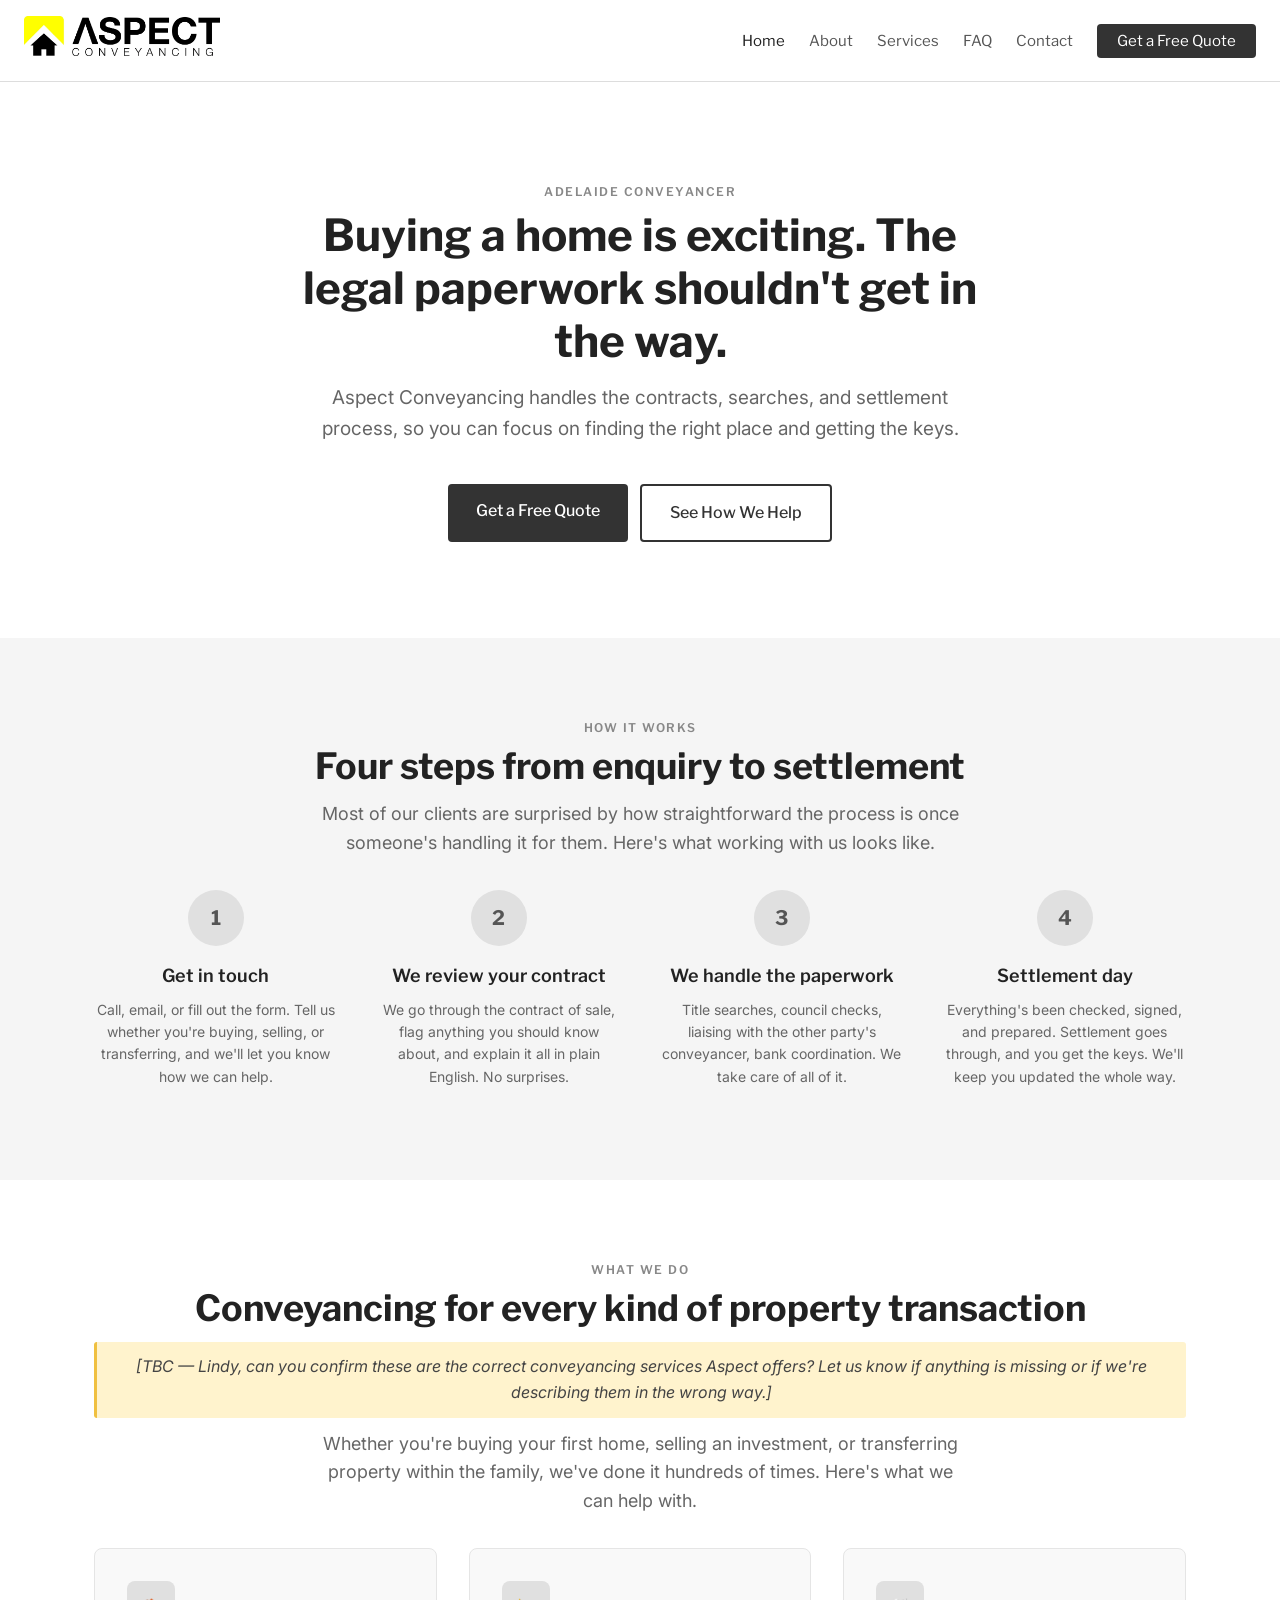
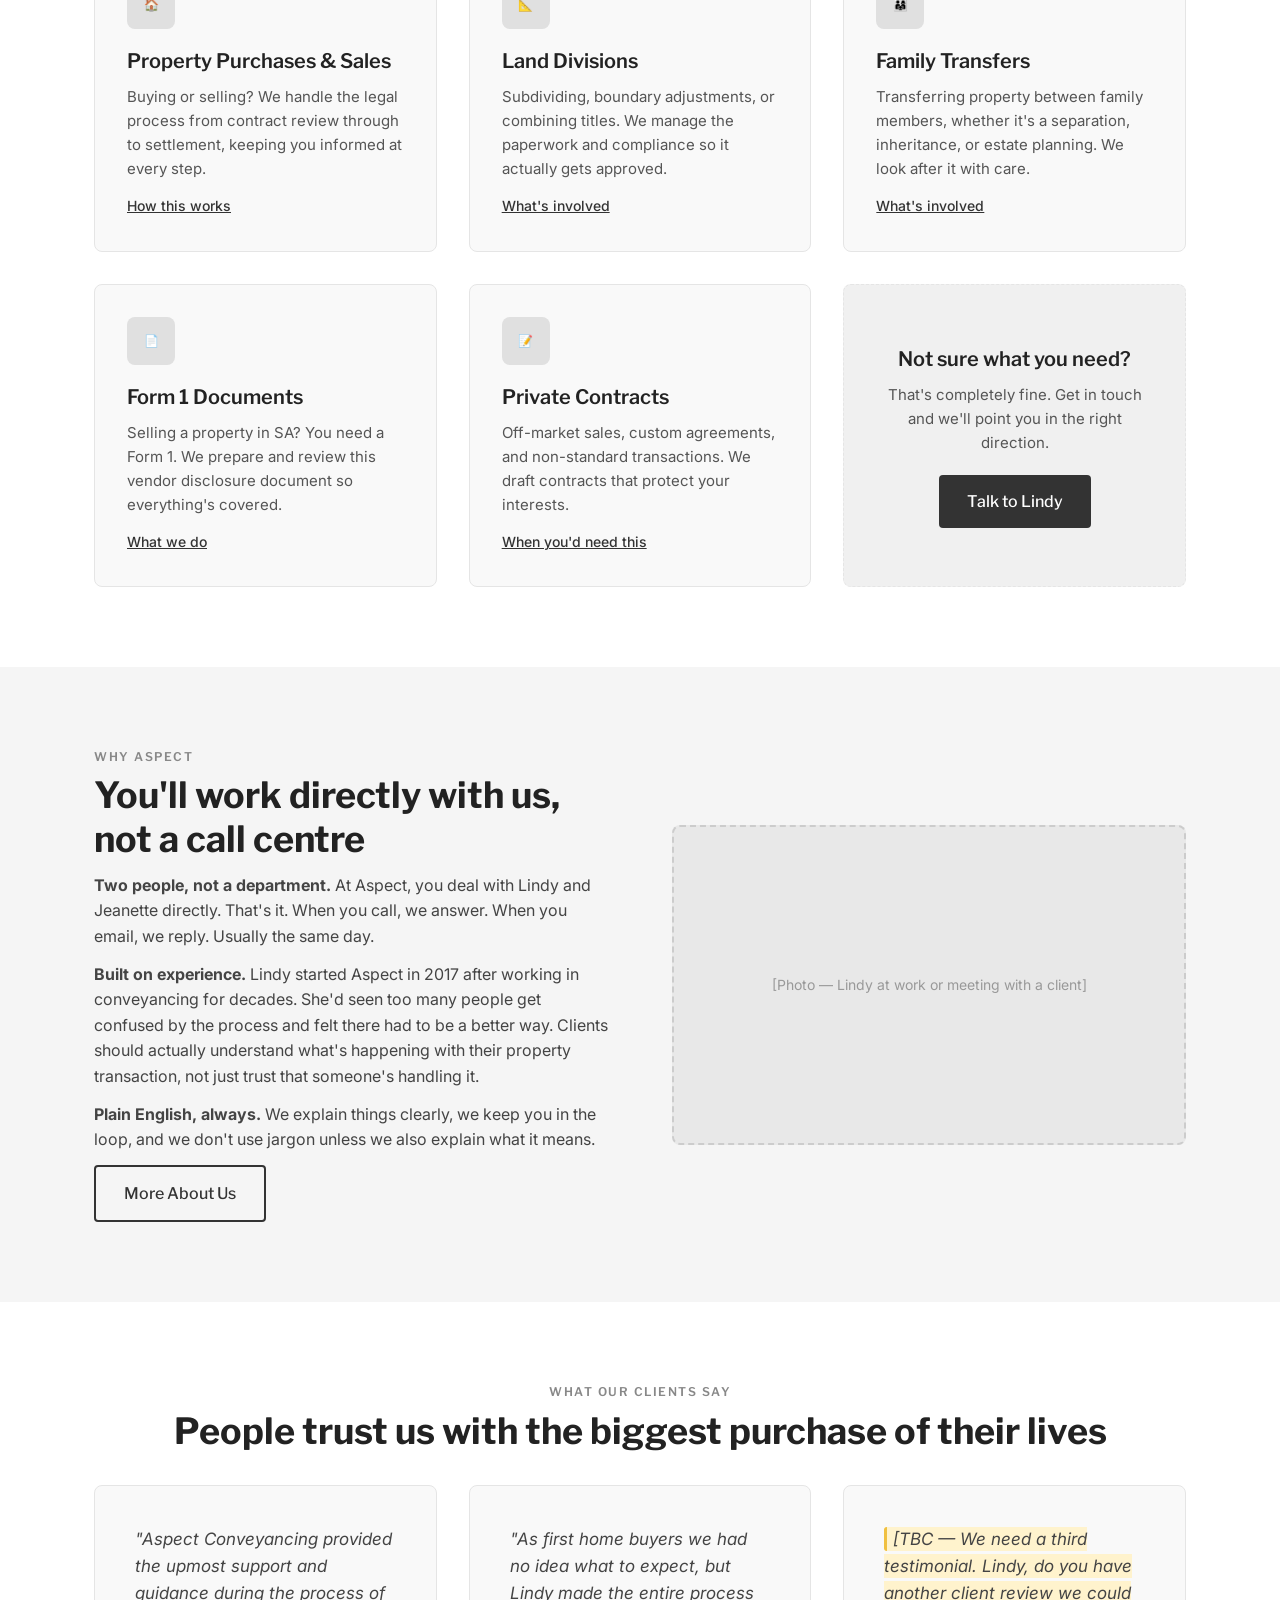
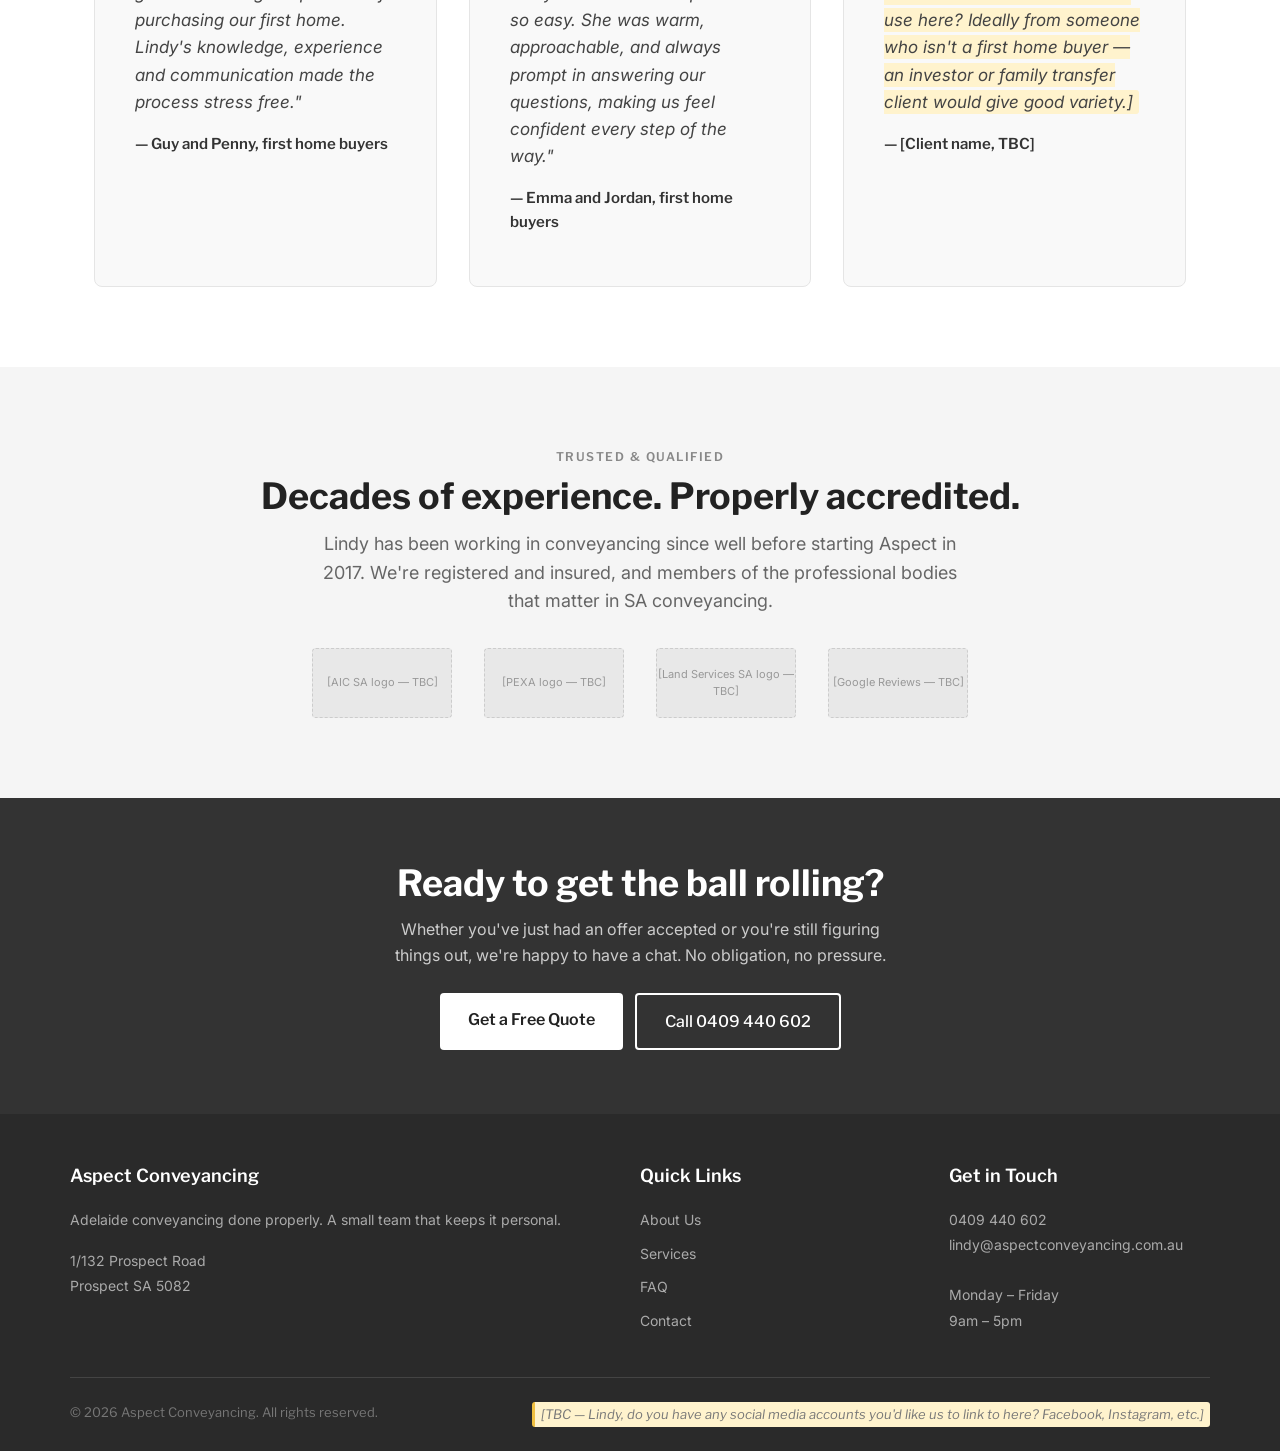
==== index.html @ 4f0b5321 "Initial homepage design with brand colours, images, and typography" ====
<!DOCTYPE html>
<html lang="en-AU">
<head>
  <meta charset="UTF-8">
  <meta name="viewport" content="width=device-width, initial-scale=1.0">
  <title>Aspect Conveyancing — Adelaide Conveyancer</title>
  <link rel="preconnect" href="https://fonts.googleapis.com">
  <link rel="preconnect" href="https://fonts.gstatic.com" crossorigin>
  <link href="https://fonts.googleapis.com/css2?family=Libre+Franklin:wght@400;500;600;700;800&family=Inter:wght@400;500;600&display=swap" rel="stylesheet">
  <link rel="stylesheet" href="style.css">
</head>
<body>

  <!-- Navigation -->
  <!-- DESIGN NOTE: Mobile nav should collapse into a hamburger menu. Currently stacked and eating too much vertical space on mobile. -->
  <nav>
    <a href="index.html" class="logo"><img src="aspect-logo.webp" alt="Aspect Conveyancing" style="height: 40px;"></a>
    <ul class="nav-links">
      <li><a href="index.html" class="active">Home</a></li>
      <li><a href="about.html">About</a></li>
      <li><a href="services.html">Services</a></li>
      <li><a href="faq.html">FAQ</a></li>
      <li><a href="contact.html">Contact</a></li>
      <li><a href="contact.html" class="nav-cta">Get a Free Quote</a></li>
    </ul>
  </nav>

  <!-- Hero -->
  <section class="hero">
    <div class="container">
      <p class="section-label">Adelaide Conveyancer</p>
      <h1>Buying a home is exciting. The legal paperwork shouldn't get in the way.</h1>
      <p class="section-subtitle">Aspect Conveyancing handles the contracts, searches, and settlement process, so you can focus on finding the right place and getting the keys.</p>
      <div class="btn-group" style="justify-content: center;">
        <a href="contact.html" class="btn">Get a Free Quote</a>
        <a href="services.html" class="btn btn-outline">See How We Help</a>
      </div>
    </div>
  </section>

  <!-- How It Works -->
  <section class="grey">
    <div class="container text-center">
      <p class="section-label">How It Works</p>
      <h2>Four steps from enquiry to settlement</h2>
      <p class="section-subtitle" style="margin: 0 auto;">Most of our clients are surprised by how straightforward the process is once someone's handling it for them. Here's what working with us looks like.</p>
      <div class="steps">
        <div class="step">
          <div class="step-number">1</div>
          <h4>Get in touch</h4>
          <p>Call, email, or fill out the form. Tell us whether you're buying, selling, or transferring, and we'll let you know how we can help.</p>
        </div>
        <div class="step">
          <div class="step-number">2</div>
          <h4>We review your contract</h4>
          <p>We go through the contract of sale, flag anything you should know about, and explain it all in plain English. No surprises.</p>
        </div>
        <div class="step">
          <div class="step-number">3</div>
          <h4>We handle the paperwork</h4>
          <p>Title searches, council checks, liaising with the other party's conveyancer, bank coordination. We take care of all of it.</p>
        </div>
        <div class="step">
          <div class="step-number">4</div>
          <h4>Settlement day</h4>
          <p>Everything's been checked, signed, and prepared. Settlement goes through, and you get the keys. We'll keep you updated the whole way.</p>
        </div>
      </div>
    </div>
  </section>

  <!-- Services Overview -->
  <section>
    <div class="container text-center">
      <p class="section-label">What We Do</p>
      <h2>Conveyancing for every kind of property transaction</h2>
      <p class="tbc">[TBC — Lindy, can you confirm these are the correct conveyancing services Aspect offers? Let us know if anything is missing or if we're describing them in the wrong way.]</p>
      <p class="section-subtitle" style="margin: 0 auto;">Whether you're buying your first home, selling an investment, or transferring property within the family, we've done it hundreds of times. Here's what we can help with.</p>
      <div class="card-grid" style="text-align: left;">
        <div class="card">
          <div class="card-icon">🏠</div>
          <h3>Property Purchases &amp; Sales</h3>
          <p>Buying or selling? We handle the legal process from contract review through to settlement, keeping you informed at every step.</p>
          <a href="services.html#purchases">How this works</a>
        </div>
        <div class="card">
          <div class="card-icon">📐</div>
          <h3>Land Divisions</h3>
          <p>Subdividing, boundary adjustments, or combining titles. We manage the paperwork and compliance so it actually gets approved.</p>
          <a href="services.html#land-divisions">What's involved</a>
        </div>
        <div class="card">
          <div class="card-icon">👨‍👩‍👧</div>
          <h3>Family Transfers</h3>
          <p>Transferring property between family members, whether it's a separation, inheritance, or estate planning. We look after it with care.</p>
          <a href="services.html#family-transfers">What's involved</a>
        </div>
        <div class="card">
          <div class="card-icon">📄</div>
          <h3>Form 1 Documents</h3>
          <p>Selling a property in SA? You need a Form 1. We prepare and review this vendor disclosure document so everything's covered.</p>
          <a href="services.html#form-1">What we do</a>
        </div>
        <div class="card">
          <div class="card-icon">📝</div>
          <h3>Private Contracts</h3>
          <p>Off-market sales, custom agreements, and non-standard transactions. We draft contracts that protect your interests.</p>
          <a href="services.html#private-contracts">When you'd need this</a>
        </div>
        <div class="card" style="background: #f0f0f0; border-style: dashed; display: flex; flex-direction: column; align-items: center; justify-content: center; text-align: center;">
          <h3>Not sure what you need?</h3>
          <p>That's completely fine. Get in touch and we'll point you in the right direction.</p>
          <a href="contact.html" class="btn" style="margin-top: 8px;">Talk to Lindy</a>
        </div>
      </div>
    </div>
  </section>

  <!-- Why Aspect -->
  <section class="grey">
    <div class="container">
      <div class="two-col-layout">
        <div>
          <p class="section-label">Why Aspect</p>
          <h2>You'll work directly with us, not a call centre</h2>
          <p><strong>Two people, not a department.</strong> At Aspect, you deal with Lindy and Jeanette directly. That's it. When you call, we answer. When you email, we reply. Usually the same day.</p>
          <p><strong>Built on experience.</strong> Lindy started Aspect in 2017 after working in conveyancing for decades. She'd seen too many people get confused by the process and felt there had to be a better way. Clients should actually understand what's happening with their property transaction, not just trust that someone's handling it.</p>
          <p><strong>Plain English, always.</strong> We explain things clearly, we keep you in the loop, and we don't use jargon unless we also explain what it means.</p>
          <a href="about.html" class="btn btn-outline">More About Us</a>
        </div>
        <div class="img-placeholder" style="min-height: 320px;">
          [Photo — Lindy at work or meeting with a client]
        </div>
      </div>
    </div>
  </section>

  <!-- Testimonials -->
  <section>
    <div class="container text-center">
      <p class="section-label">What Our Clients Say</p>
      <h2>People trust us with the biggest purchase of their lives</h2>
      <div class="card-grid mt-32" style="text-align: left;">
        <div class="testimonial">
          <blockquote>"Aspect Conveyancing provided the upmost support and guidance during the process of purchasing our first home. Lindy's knowledge, experience and communication made the process stress free."</blockquote>
          <p class="attribution">— Guy and Penny, first home buyers</p>
        </div>
        <div class="testimonial">
          <blockquote>"As first home buyers we had no idea what to expect, but Lindy made the entire process so easy. She was warm, approachable, and always prompt in answering our questions, making us feel confident every step of the way."</blockquote>
          <p class="attribution">— Emma and Jordan, first home buyers</p>
        </div>
        <div class="testimonial">
          <blockquote><span class="tbc">[TBC — We need a third testimonial. Lindy, do you have another client review we could use here? Ideally from someone who isn't a first home buyer — an investor or family transfer client would give good variety.]</span></blockquote>
          <p class="attribution">— [Client name, TBC]</p>
        </div>
      </div>
    </div>
  </section>

  <!-- Trust Signals -->
  <section class="grey text-center">
    <div class="container">
      <p class="section-label">Trusted &amp; Qualified</p>
      <h2>Decades of experience. Properly accredited.</h2>
      <p class="section-subtitle" style="margin: 0 auto;">Lindy has been working in conveyancing since well before starting Aspect in 2017. We're registered and insured, and members of the professional bodies that matter in SA conveyancing.</p>
      <div class="trust-logos">
        <div class="trust-logo">[AIC SA logo — TBC]</div>
        <div class="trust-logo">[PEXA logo — TBC]</div>
        <div class="trust-logo">[Land Services SA logo — TBC]</div>
        <div class="trust-logo">[Google Reviews — TBC]</div>
      </div>
    </div>
  </section>

  <!-- CTA Banner -->
  <section class="dark cta-banner">
    <div class="container">
      <h2>Ready to get the ball rolling?</h2>
      <p>Whether you've just had an offer accepted or you're still figuring things out, we're happy to have a chat. No obligation, no pressure.</p>
      <div class="btn-group" style="justify-content: center;">
        <a href="contact.html" class="btn btn-light">Get a Free Quote</a>
        <a href="tel:0409440602" class="btn btn-outline">Call 0409 440 602</a>
      </div>
    </div>
  </section>

  <!-- Footer -->
  <footer>
    <div class="footer-grid">
      <div>
        <h4>Aspect Conveyancing</h4>
        <p>Adelaide conveyancing done properly. A small team that keeps it personal.</p>
        <p style="margin-top: 16px;">
          1/132 Prospect Road<br>
          Prospect SA 5082
        </p>
      </div>
      <div>
        <h4>Quick Links</h4>
        <ul>
          <li><a href="about.html">About Us</a></li>
          <li><a href="services.html">Services</a></li>
          <li><a href="faq.html">FAQ</a></li>
          <li><a href="contact.html">Contact</a></li>
        </ul>
      </div>
      <div>
        <h4>Get in Touch</h4>
        <p>
          <a href="tel:0409440602">0409 440 602</a><br>
          <a href="mailto:lindy@aspectconveyancing.com.au">lindy@aspectconveyancing.com.au</a><br><br>
          Monday – Friday<br>
          9am – 5pm
        </p>
      </div>
    </div>
    <div class="footer-bottom">
      <span>&copy; 2026 Aspect Conveyancing. All rights reserved.</span>
      <span class="tbc">[TBC — Lindy, do you have any social media accounts you'd like us to link to here? Facebook, Instagram, etc.]</span>
    </div>
  </footer>

</body>
</html>
---- style.css ----
/* Wireframe Styles — Aspect Conveyancing */
/* No brand colours. Grey/white/black only. Structure and copy focus. */

* {
  margin: 0;
  padding: 0;
  box-sizing: border-box;
}

body {
  font-family: 'Inter', -apple-system, BlinkMacSystemFont, sans-serif;
  background: #f0f0f0;
  color: #222;
  line-height: 1.6;
  font-size: 16px;
}

h1, h2, h3, h4, nav, .btn, .section-label, .nav-cta, .step-number, .attribution, label, .footer-bottom {
  font-family: 'Libre Franklin', -apple-system, BlinkMacSystemFont, sans-serif;
}

/* Navigation */
nav {
  background: #fff;
  border-bottom: 1px solid #ddd;
  padding: 16px 24px;
  display: flex;
  justify-content: space-between;
  align-items: center;
  position: sticky;
  top: 0;
  z-index: 100;
}

nav .logo {
  font-weight: 700;
  font-size: 18px;
  color: #222;
  text-decoration: none;
}

nav .nav-links {
  display: flex;
  gap: 24px;
  align-items: center;
  list-style: none;
}

nav .nav-links a {
  text-decoration: none;
  color: #555;
  font-size: 15px;
}

nav .nav-links a:hover,
nav .nav-links a.active {
  color: #222;
}

nav .nav-cta {
  background: #333;
  color: #fff !important;
  padding: 8px 20px;
  border-radius: 4px;
  font-size: 14px;
}

nav .nav-cta:hover {
  background: #111;
}

/* Layout */
.container {
  max-width: 1140px;
  margin: 0 auto;
  padding: 0 24px;
}

section {
  background: #fff;
  padding: 80px 24px;
  margin-bottom: 0;
}

section.grey {
  background: #f5f5f5;
}

section.dark {
  background: #333;
  color: #fff;
}

section.dark .section-subtitle {
  color: #ccc;
}

section.dark p {
  color: #ccc;
}

/* Typography */
h1 {
  font-size: 40px;
  font-weight: 700;
  line-height: 1.2;
  margin-bottom: 16px;
}

h2 {
  font-size: 36px;
  font-weight: 700;
  line-height: 1.2;
  margin-bottom: 12px;
}

h3 {
  font-size: 20px;
  font-weight: 600;
  margin-bottom: 8px;
}

h4 {
  font-size: 18px;
  font-weight: 600;
  margin-bottom: 6px;
}

p {
  margin-bottom: 12px;
  color: #444;
}

.section-label {
  font-size: 12px;
  font-weight: 600;
  text-transform: uppercase;
  letter-spacing: 1.5px;
  color: #888;
  margin-bottom: 8px;
}

.section-subtitle {
  font-size: 18px;
  color: #666;
  max-width: 640px;
}

/* Hero */
.hero {
  padding: 100px 24px 96px;
  text-align: center;
}

.hero h1 {
  font-size: 44px;
  max-width: 700px;
  margin: 0 auto 16px;
}

.hero .section-subtitle {
  margin: 0 auto 40px;
  font-size: 19px;
}

/* Buttons */
.btn {
  display: inline-block;
  padding: 14px 28px;
  background: #333;
  color: #fff;
  text-decoration: none;
  border-radius: 4px;
  font-size: 16px;
  font-weight: 500;
  border: none;
  cursor: pointer;
}

.btn:hover {
  background: #111;
}

.btn-outline {
  background: transparent;
  border: 2px solid #333;
  color: #333;
}

.btn-outline:hover {
  background: #333;
  color: #fff;
}

.btn-light {
  background: #fff;
  color: #333;
}

.btn-light:hover {
  background: #eee;
}

.btn-group {
  display: flex;
  gap: 12px;
  flex-wrap: wrap;
}

.text-center .btn-group {
  justify-content: center;
}

/* Cards */
.card-grid {
  display: grid;
  grid-template-columns: repeat(3, 1fr);
  gap: 32px;
  margin-top: 32px;
}

.card-grid.two-col {
  grid-template-columns: repeat(2, 1fr);
}

.card {
  background: #f9f9f9;
  border: 1px solid #e5e5e5;
  border-radius: 8px;
  padding: 32px;
}

.card .card-icon {
  width: 48px;
  height: 48px;
  background: #e0e0e0;
  border-radius: 8px;
  margin-bottom: 16px;
  display: flex;
  align-items: center;
  justify-content: center;
  font-size: 12px;
  color: #888;
}

.card h3 {
  margin-bottom: 8px;
}

.card p {
  font-size: 15px;
  color: #555;
}

.card a {
  color: #333;
  font-weight: 500;
  font-size: 14px;
}

/* Steps */
.steps {
  display: grid;
  grid-template-columns: repeat(4, 1fr);
  gap: 40px;
  margin-top: 32px;
  counter-reset: step;
}

.step {
  text-align: center;
  position: relative;
}

.step-number {
  width: 56px;
  height: 56px;
  background: #e0e0e0;
  border-radius: 50%;
  display: flex;
  align-items: center;
  justify-content: center;
  font-weight: 700;
  font-size: 20px;
  margin: 0 auto 16px;
  color: #555;
}

.step h4 {
  margin-bottom: 8px;
}

.step p {
  font-size: 14px;
  color: #666;
}

/* Image placeholders */
.img-placeholder {
  background: #e8e8e8;
  border: 2px dashed #ccc;
  border-radius: 8px;
  display: flex;
  align-items: center;
  justify-content: center;
  color: #999;
  font-size: 14px;
  min-height: 200px;
  padding: 20px;
  text-align: center;
}

.img-placeholder.small {
  min-height: 120px;
}

.img-placeholder.portrait {
  min-height: 300px;
  max-width: 240px;
}

/* Two-column layout */
.two-col-layout {
  display: grid;
  grid-template-columns: 1fr 1fr;
  gap: 64px;
  align-items: center;
}

/* Testimonials */
.testimonial {
  background: #f9f9f9;
  border: 1px solid #e5e5e5;
  border-radius: 8px;
  padding: 40px;
}

.testimonial blockquote {
  font-size: 17px;
  line-height: 1.6;
  color: #444;
  font-style: italic;
  margin-bottom: 16px;
}

.testimonial .attribution {
  font-weight: 600;
  font-size: 15px;
  color: #333;
}

/* Trust logos */
.trust-logos {
  display: flex;
  gap: 32px;
  justify-content: center;
  align-items: center;
  flex-wrap: wrap;
  margin-top: 32px;
}

.trust-logo {
  width: 140px;
  height: 70px;
  background: #e8e8e8;
  border: 1px dashed #ccc;
  border-radius: 4px;
  display: flex;
  align-items: center;
  justify-content: center;
  font-size: 11px;
  color: #999;
  text-align: center;
}

/* FAQ */
.faq-item {
  border-bottom: 1px solid #e5e5e5;
  padding: 24px 0;
}

.faq-item:first-child {
  border-top: 1px solid #e5e5e5;
}

.faq-item h3 {
  font-size: 18px;
  margin-bottom: 12px;
  color: #222;
}

.faq-item p {
  font-size: 15px;
  color: #555;
}

/* Contact form */
.form-grid {
  display: grid;
  grid-template-columns: 1fr 1fr;
  gap: 16px;
  margin-top: 24px;
}

.form-group {
  display: flex;
  flex-direction: column;
}

.form-group.full-width {
  grid-column: 1 / -1;
}

.form-group label {
  font-size: 14px;
  font-weight: 500;
  margin-bottom: 6px;
  color: #444;
}

.form-group input,
.form-group select,
.form-group textarea {
  padding: 12px;
  border: 1px solid #ddd;
  border-radius: 4px;
  font-size: 15px;
  font-family: inherit;
  background: #fafafa;
}

.form-group textarea {
  min-height: 120px;
  resize: vertical;
}

/* CTA Banner */
.cta-banner {
  text-align: center;
  padding: 64px 24px !important;
}

.cta-banner h2 {
  margin-bottom: 12px;
}

.cta-banner p {
  max-width: 520px;
  margin: 0 auto 24px;
}

/* Footer */
footer {
  background: #2a2a2a;
  color: #ccc;
  padding: 48px 24px 24px;
}

.footer-grid {
  display: grid;
  grid-template-columns: 2fr 1fr 1fr;
  gap: 48px;
  max-width: 1140px;
  margin: 0 auto;
}

footer h4 {
  color: #fff;
  margin-bottom: 16px;
}

footer p,
footer a {
  color: #aaa;
  font-size: 14px;
  text-decoration: none;
  line-height: 1.8;
}

footer a:hover {
  color: #fff;
}

footer ul {
  list-style: none;
}

footer ul li {
  margin-bottom: 8px;
}

.footer-bottom {
  max-width: 1140px;
  margin: 32px auto 0;
  padding-top: 24px;
  border-top: 1px solid #444;
  font-size: 13px;
  color: #777;
  display: flex;
  justify-content: space-between;
}

/* Utility */
.text-center {
  text-align: center;
}

.mt-32 {
  margin-top: 32px;
}

.mb-32 {
  margin-bottom: 32px;
}

/* Responsive */
@media (max-width: 768px) {
  h1 {
    font-size: 30px;
  }

  .hero h1 {
    font-size: 32px;
  }

  h2 {
    font-size: 24px;
  }

  .card-grid {
    grid-template-columns: 1fr;
  }

  .card-grid.two-col {
    grid-template-columns: 1fr;
  }

  .steps {
    grid-template-columns: 1fr 1fr;
  }

  .two-col-layout {
    grid-template-columns: 1fr;
    gap: 32px;
  }

  .form-grid {
    grid-template-columns: 1fr;
  }

  .footer-grid {
    grid-template-columns: 1fr;
    gap: 32px;
  }

  nav .nav-links {
    gap: 16px;
  }

  .trust-logos {
    gap: 16px;
  }

  .footer-bottom {
    flex-direction: column;
    gap: 8px;
  }

  section {
    padding: 48px 24px;
  }
}

@media (max-width: 480px) {
  nav {
    flex-direction: column;
    gap: 12px;
  }

  nav .nav-links {
    flex-wrap: wrap;
    justify-content: center;
  }

  .steps {
    grid-template-columns: 1fr;
  }

  .btn-group {
    flex-direction: column;
    align-items: stretch;
    text-align: center;
  }
}

/* Fix: card links should not override .btn color */
.card a.btn {
  color: #fff;
  font-size: 16px;
}

.card a.btn:hover {
  color: #fff;
}

/* Fix: dark section button contrast */
section.dark .btn-light {
  background: #fff;
  color: #222;
  font-weight: 600;
}

section.dark .btn-outline {
  border: 2px solid #fff;
  color: #fff;
  font-weight: 500;
}

section.dark .btn-outline:hover {
  background: #fff;
  color: #222;
}

/* TBC highlights for Lindy */
.tbc {
  background: #fff3cd;
  padding: 2px 6px;
  border-radius: 3px;
  border-left: 3px solid #f0c040;
  font-style: italic;
}

p.tbc {
  padding: 12px 16px;
  display: block;
}
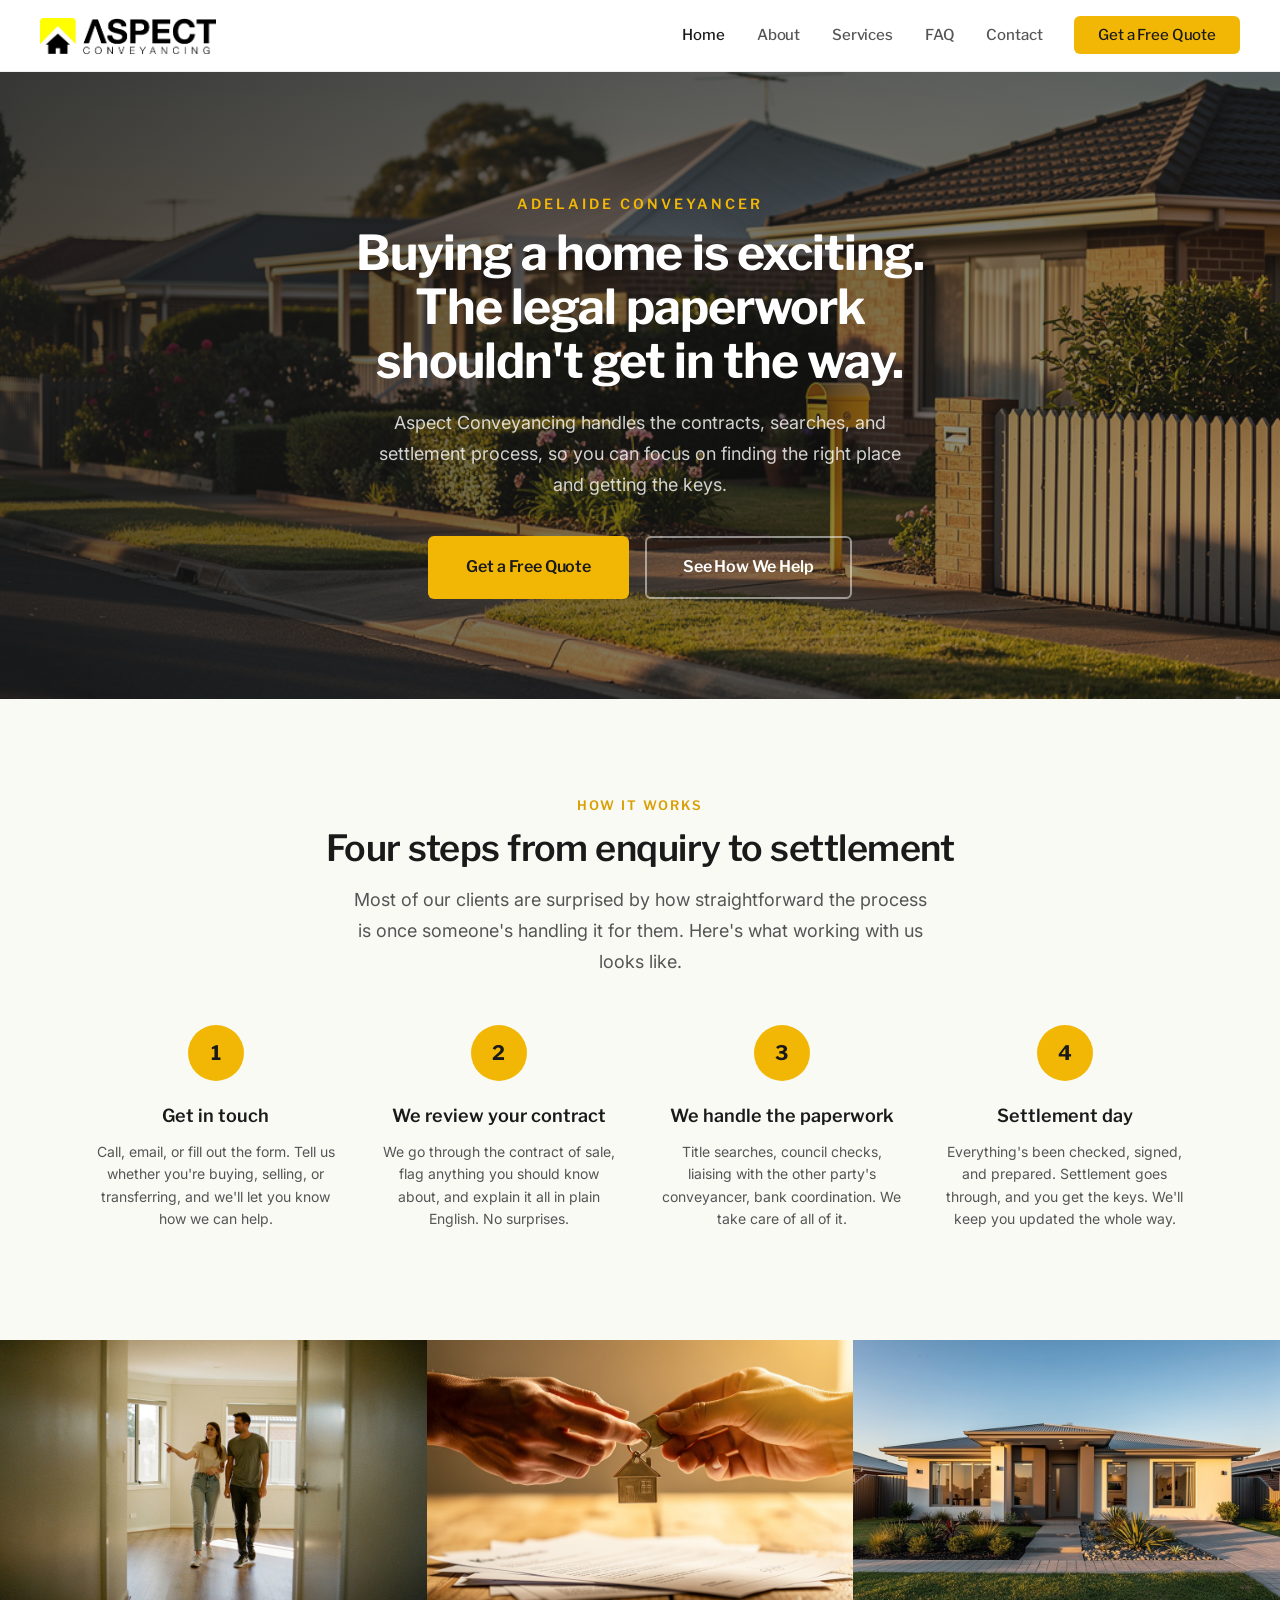
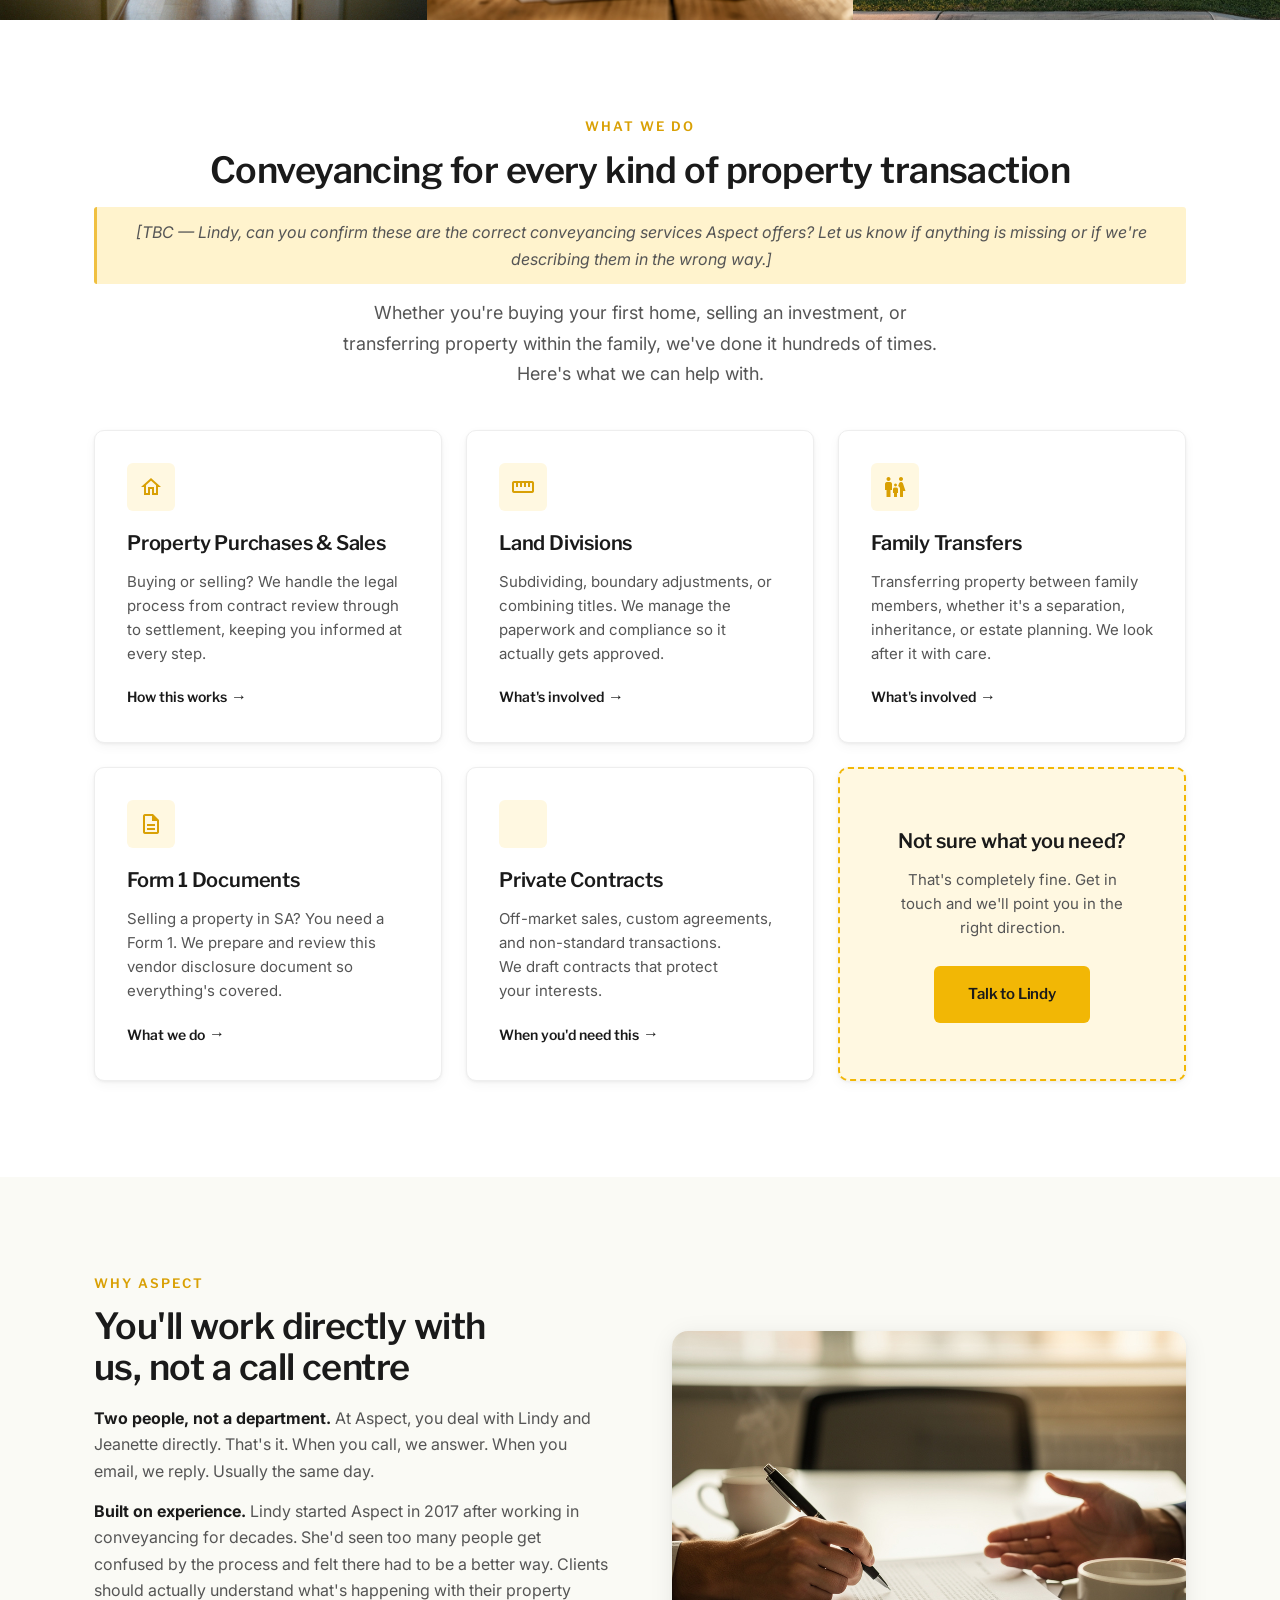
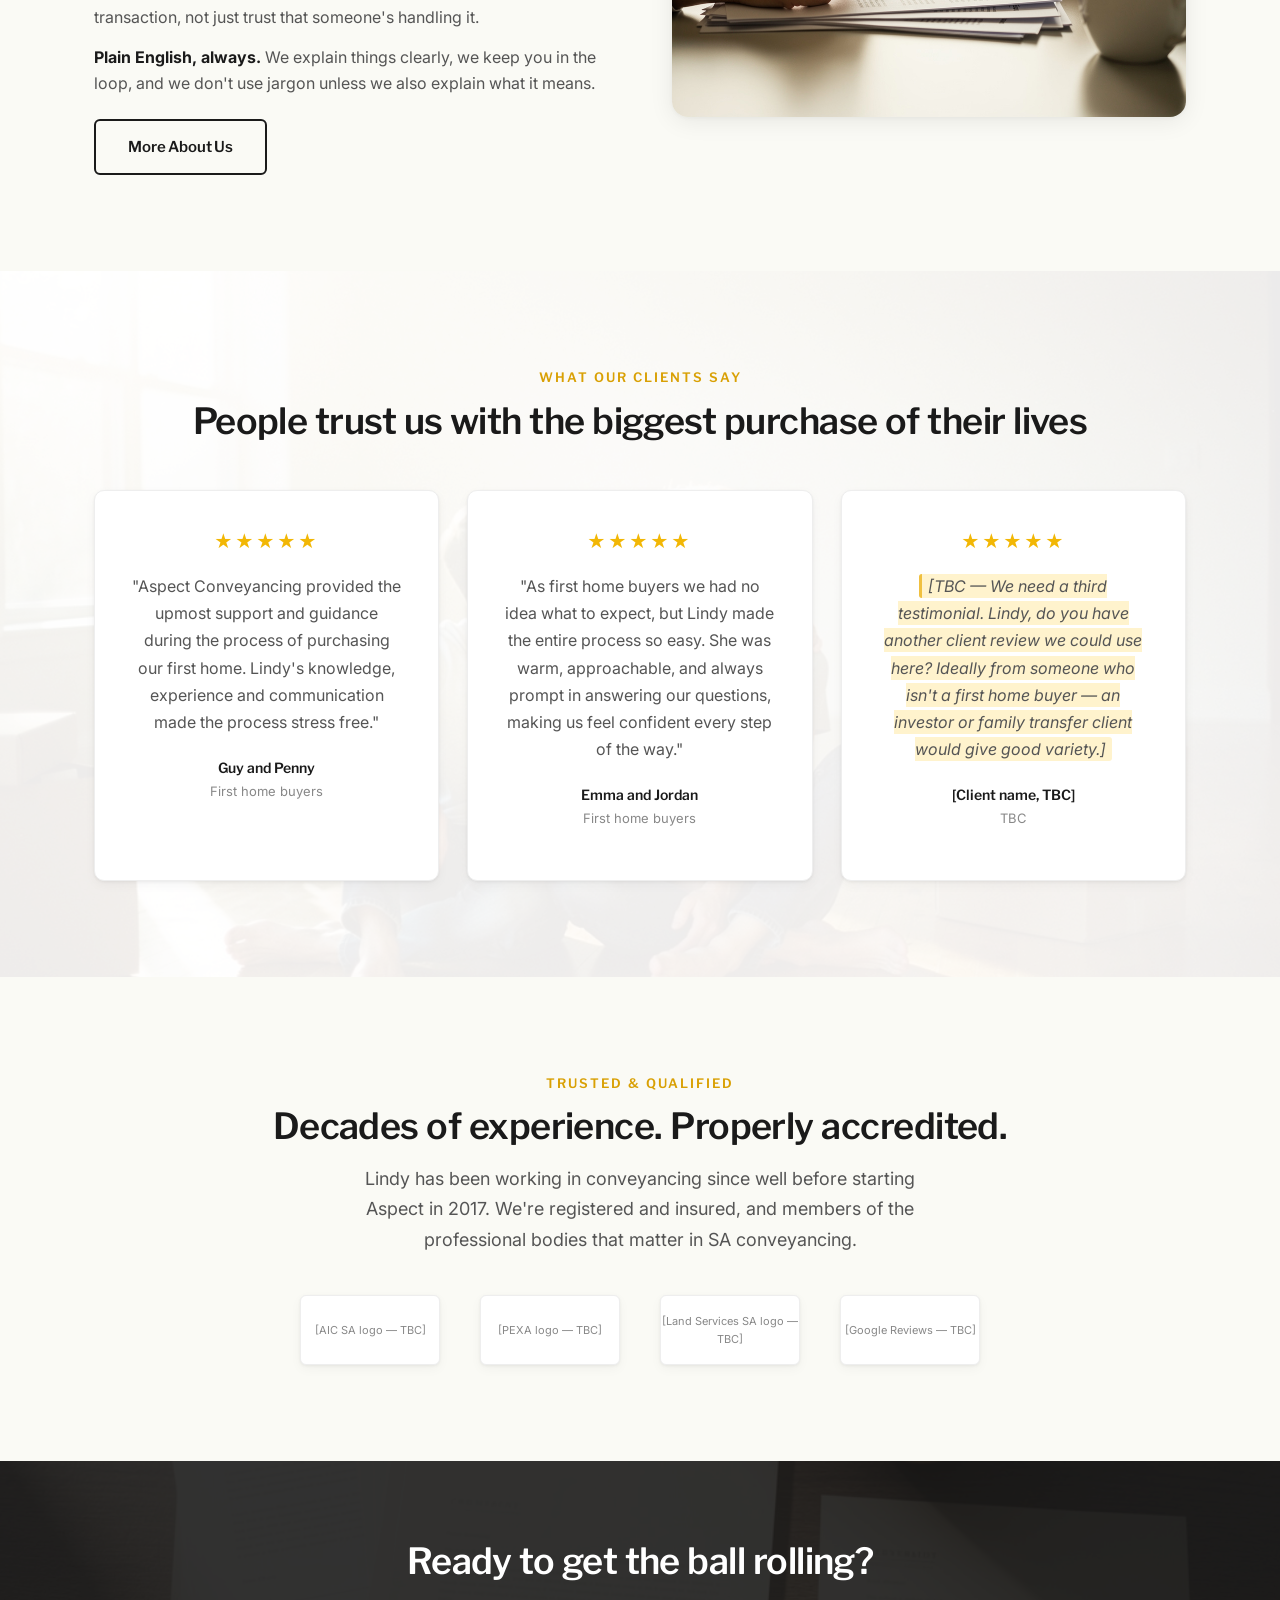
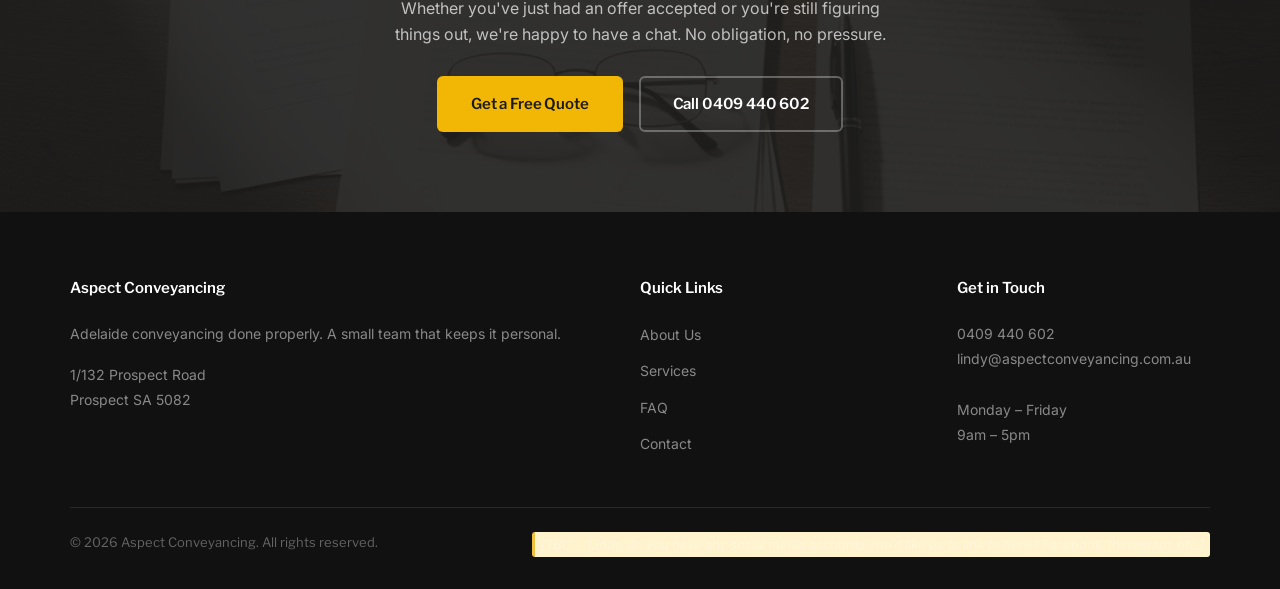
==== commit aede2d47: "Homepage at root URL, clean internal links across all pages" ====
--- a/index.html
+++ b/index.html
@@ -7,39 +7,42 @@
   <link rel="preconnect" href="https://fonts.googleapis.com">
   <link rel="preconnect" href="https://fonts.gstatic.com" crossorigin>
   <link href="https://fonts.googleapis.com/css2?family=Libre+Franklin:wght@400;500;600;700;800&family=Inter:wght@400;500;600&display=swap" rel="stylesheet">
-  <link rel="stylesheet" href="style.css">
+  <link href="https://fonts.googleapis.com/icon?family=Material+Icons+Outlined" rel="stylesheet">
+  <link rel="stylesheet" href="homepage.css">
 </head>
 <body>
 
   <!-- Navigation -->
-  <!-- DESIGN NOTE: Mobile nav should collapse into a hamburger menu. Currently stacked and eating too much vertical space on mobile. -->
   <nav>
-    <a href="index.html" class="logo"><img src="aspect-logo.webp" alt="Aspect Conveyancing" style="height: 40px;"></a>
+    <a href="/" class="logo"><img src="aspect-logo.webp" alt="Aspect Conveyancing"></a>
     <ul class="nav-links">
-      <li><a href="index.html" class="active">Home</a></li>
-      <li><a href="about.html">About</a></li>
-      <li><a href="services.html">Services</a></li>
-      <li><a href="faq.html">FAQ</a></li>
-      <li><a href="contact.html">Contact</a></li>
-      <li><a href="contact.html" class="nav-cta">Get a Free Quote</a></li>
+      <li><a href="/" class="active">Home</a></li>
+      <li><a href="/about">About</a></li>
+      <li><a href="/services">Services</a></li>
+      <li><a href="/faq">FAQ</a></li>
+      <li><a href="/contact">Contact</a></li>
+      <li><a href="/contact" class="nav-cta">Get a Free Quote</a></li>
     </ul>
   </nav>
 
   <!-- Hero -->
   <section class="hero">
+    <div class="hero-bg">
+      <img src="images/01-hero-suburban-golden-hour.jpg" alt="Adelaide suburban street at golden hour">
+    </div>
     <div class="container">
       <p class="section-label">Adelaide Conveyancer</p>
       <h1>Buying a home is exciting. The legal paperwork shouldn't get in the way.</h1>
       <p class="section-subtitle">Aspect Conveyancing handles the contracts, searches, and settlement process, so you can focus on finding the right place and getting the keys.</p>
-      <div class="btn-group" style="justify-content: center;">
-        <a href="contact.html" class="btn">Get a Free Quote</a>
-        <a href="services.html" class="btn btn-outline">See How We Help</a>
+      <div class="btn-group">
+        <a href="/contact" class="btn">Get a Free Quote</a>
+        <a href="/services" class="btn btn-outline">See How We Help</a>
       </div>
     </div>
   </section>
 
   <!-- How It Works -->
-  <section class="grey">
+  <section class="cream">
     <div class="container text-center">
       <p class="section-label">How It Works</p>
       <h2>Four steps from enquiry to settlement</h2>
@@ -68,6 +71,13 @@
       </div>
     </div>
   </section>
+
+  <!-- Image Strip -->
+  <div class="image-strip">
+    <img src="images/03-couple-house-inspection.jpg" alt="Couple inspecting a home">
+    <img src="images/20-hands-exchanging-keys.jpg" alt="Exchanging house keys">
+    <img src="images/18-modern-australian-home.jpg" alt="Modern Australian home">
+  </div>
 
   <!-- Services Overview -->
   <section>
@@ -78,87 +88,103 @@
       <p class="section-subtitle" style="margin: 0 auto;">Whether you're buying your first home, selling an investment, or transferring property within the family, we've done it hundreds of times. Here's what we can help with.</p>
       <div class="card-grid" style="text-align: left;">
         <div class="card">
-          <div class="card-icon">🏠</div>
+          <div class="card-icon">
+            <span class="material-icons-outlined">home</span>
+          </div>
           <h3>Property Purchases &amp; Sales</h3>
           <p>Buying or selling? We handle the legal process from contract review through to settlement, keeping you informed at every step.</p>
-          <a href="services.html#purchases">How this works</a>
-        </div>
-        <div class="card">
-          <div class="card-icon">📐</div>
+          <a href="/services#purchases" class="card-link">How this works</a>
+        </div>
+        <div class="card">
+          <div class="card-icon">
+            <span class="material-icons-outlined">straighten</span>
+          </div>
           <h3>Land Divisions</h3>
           <p>Subdividing, boundary adjustments, or combining titles. We manage the paperwork and compliance so it actually gets approved.</p>
-          <a href="services.html#land-divisions">What's involved</a>
-        </div>
-        <div class="card">
-          <div class="card-icon">👨‍👩‍👧</div>
+          <a href="/services#land-divisions" class="card-link">What's involved</a>
+        </div>
+        <div class="card">
+          <div class="card-icon">
+            <span class="material-icons-outlined">family_restroom</span>
+          </div>
           <h3>Family Transfers</h3>
           <p>Transferring property between family members, whether it's a separation, inheritance, or estate planning. We look after it with care.</p>
-          <a href="services.html#family-transfers">What's involved</a>
-        </div>
-        <div class="card">
-          <div class="card-icon">📄</div>
+          <a href="/services#family-transfers" class="card-link">What's involved</a>
+        </div>
+        <div class="card">
+          <div class="card-icon">
+            <span class="material-icons-outlined">description</span>
+          </div>
           <h3>Form 1 Documents</h3>
           <p>Selling a property in SA? You need a Form 1. We prepare and review this vendor disclosure document so everything's covered.</p>
-          <a href="services.html#form-1">What we do</a>
-        </div>
-        <div class="card">
-          <div class="card-icon">📝</div>
+          <a href="/services#form-1" class="card-link">What we do</a>
+        </div>
+        <div class="card">
+          <div class="card-icon">
+            <span class="material-icons-outlined">handshake</span>
+          </div>
           <h3>Private Contracts</h3>
           <p>Off-market sales, custom agreements, and non-standard transactions. We draft contracts that protect your interests.</p>
-          <a href="services.html#private-contracts">When you'd need this</a>
-        </div>
-        <div class="card" style="background: #f0f0f0; border-style: dashed; display: flex; flex-direction: column; align-items: center; justify-content: center; text-align: center;">
+          <a href="/services#private-contracts" class="card-link">When you'd need this</a>
+        </div>
+        <div class="card card-cta">
           <h3>Not sure what you need?</h3>
           <p>That's completely fine. Get in touch and we'll point you in the right direction.</p>
-          <a href="contact.html" class="btn" style="margin-top: 8px;">Talk to Lindy</a>
+          <a href="/contact" class="btn">Talk to Lindy</a>
         </div>
       </div>
     </div>
   </section>
 
   <!-- Why Aspect -->
-  <section class="grey">
+  <section class="cream">
     <div class="container">
       <div class="two-col-layout">
-        <div>
+        <div class="why-content">
           <p class="section-label">Why Aspect</p>
           <h2>You'll work directly with us, not a call centre</h2>
           <p><strong>Two people, not a department.</strong> At Aspect, you deal with Lindy and Jeanette directly. That's it. When you call, we answer. When you email, we reply. Usually the same day.</p>
           <p><strong>Built on experience.</strong> Lindy started Aspect in 2017 after working in conveyancing for decades. She'd seen too many people get confused by the process and felt there had to be a better way. Clients should actually understand what's happening with their property transaction, not just trust that someone's handling it.</p>
           <p><strong>Plain English, always.</strong> We explain things clearly, we keep you in the loop, and we don't use jargon unless we also explain what it means.</p>
-          <a href="about.html" class="btn btn-outline">More About Us</a>
-        </div>
-        <div class="img-placeholder" style="min-height: 320px;">
-          [Photo — Lindy at work or meeting with a client]
+          <a href="/about" class="btn btn-outline" style="margin-top: 8px;">More About Us</a>
+        </div>
+        <div class="why-image">
+          <img src="images/08-hands-meeting-documents.jpg" alt="Meeting with a conveyancer">
         </div>
       </div>
     </div>
   </section>
 
   <!-- Testimonials -->
-  <section>
+  <section class="testimonials-section">
+    <div class="section-bg">
+      <img src="images/13-couple-moving-boxes-laughing.jpg" alt="Happy couple in new home">
+    </div>
     <div class="container text-center">
       <p class="section-label">What Our Clients Say</p>
       <h2>People trust us with the biggest purchase of their lives</h2>
-      <div class="card-grid mt-32" style="text-align: left;">
+      <div class="testimonial-grid">
         <div class="testimonial">
+          <div class="testimonial-stars">★★★★★</div>
           <blockquote>"Aspect Conveyancing provided the upmost support and guidance during the process of purchasing our first home. Lindy's knowledge, experience and communication made the process stress free."</blockquote>
-          <p class="attribution">— Guy and Penny, first home buyers</p>
+          <p class="attribution">Guy and Penny <span>First home buyers</span></p>
         </div>
         <div class="testimonial">
+          <div class="testimonial-stars">★★★★★</div>
           <blockquote>"As first home buyers we had no idea what to expect, but Lindy made the entire process so easy. She was warm, approachable, and always prompt in answering our questions, making us feel confident every step of the way."</blockquote>
-          <p class="attribution">— Emma and Jordan, first home buyers</p>
+          <p class="attribution">Emma and Jordan <span>First home buyers</span></p>
         </div>
         <div class="testimonial">
+          <div class="testimonial-stars">★★★★★</div>
           <blockquote><span class="tbc">[TBC — We need a third testimonial. Lindy, do you have another client review we could use here? Ideally from someone who isn't a first home buyer — an investor or family transfer client would give good variety.]</span></blockquote>
-          <p class="attribution">— [Client name, TBC]</p>
+          <p class="attribution">[Client name, TBC] <span>TBC</span></p>
         </div>
       </div>
     </div>
   </section>
 
   <!-- Trust Signals -->
-  <section class="grey text-center">
+  <section class="cream text-center">
     <div class="container">
       <p class="section-label">Trusted &amp; Qualified</p>
       <h2>Decades of experience. Properly accredited.</h2>
@@ -173,12 +199,15 @@
   </section>
 
   <!-- CTA Banner -->
-  <section class="dark cta-banner">
+  <section class="cta-banner cta-with-image">
+    <div class="section-bg">
+      <img src="images/07-documents-desk-flatlay.jpg" alt="Property documents on desk">
+    </div>
     <div class="container">
       <h2>Ready to get the ball rolling?</h2>
       <p>Whether you've just had an offer accepted or you're still figuring things out, we're happy to have a chat. No obligation, no pressure.</p>
       <div class="btn-group" style="justify-content: center;">
-        <a href="contact.html" class="btn btn-light">Get a Free Quote</a>
+        <a href="/contact" class="btn">Get a Free Quote</a>
         <a href="tel:0409440602" class="btn btn-outline">Call 0409 440 602</a>
       </div>
     </div>
@@ -198,10 +227,10 @@
       <div>
         <h4>Quick Links</h4>
         <ul>
-          <li><a href="about.html">About Us</a></li>
-          <li><a href="services.html">Services</a></li>
-          <li><a href="faq.html">FAQ</a></li>
-          <li><a href="contact.html">Contact</a></li>
+          <li><a href="/about">About Us</a></li>
+          <li><a href="/services">Services</a></li>
+          <li><a href="/faq">FAQ</a></li>
+          <li><a href="/contact">Contact</a></li>
         </ul>
       </div>
       <div>
--- a/homepage.css
+++ b/homepage.css
@@ -0,0 +1,829 @@
+/* Aspect Conveyancing — Homepage Design */
+/* Brand: Yellow (#F2B705), Black (#1a1a1a), Cream (#FFFDF7), White */
+
+@import url('https://fonts.googleapis.com/css2?family=Libre+Franklin:wght@400;500;600;700;800&family=Inter:wght@400;500;600&display=swap');
+@import url('https://fonts.googleapis.com/icon?family=Material+Icons+Outlined');
+
+:root {
+  --brand-yellow: #F2B705;
+  --brand-yellow-light: #FFF8E1;
+  --brand-yellow-hover: #D9A004;
+  --brand-dark: #1a1a1a;
+  --brand-cream: #FFFDF7;
+  --text-primary: #1a1a1a;
+  --text-secondary: #555;
+  --text-muted: #888;
+  --surface-white: #fff;
+  --surface-cream: #FAFAF5;
+  --border-light: #eee;
+  --shadow-soft: 0 1px 3px rgba(0,0,0,0.06), 0 4px 12px rgba(0,0,0,0.04);
+  --shadow-card: 0 1px 2px rgba(0,0,0,0.04), 0 4px 16px rgba(0,0,0,0.06);
+  --shadow-elevated: 0 4px 24px rgba(0,0,0,0.08), 0 1px 4px rgba(0,0,0,0.04);
+  --radius-sm: 6px;
+  --radius-md: 10px;
+  --radius-lg: 16px;
+  --radius-xl: 24px;
+}
+
+* {
+  margin: 0;
+  padding: 0;
+  box-sizing: border-box;
+}
+
+html {
+  scroll-behavior: smooth;
+}
+
+body {
+  font-family: 'Inter', -apple-system, BlinkMacSystemFont, sans-serif;
+  background: var(--surface-white);
+  color: var(--text-primary);
+  line-height: 1.65;
+  font-size: 16px;
+  -webkit-font-smoothing: antialiased;
+  -moz-osx-font-smoothing: grayscale;
+}
+
+h1, h2, h3, h4, nav, .btn, .section-label, .nav-cta, .step-number, .attribution, label, .footer-bottom {
+  font-family: 'Libre Franklin', -apple-system, BlinkMacSystemFont, sans-serif;
+}
+
+p {
+  margin-bottom: 14px;
+  color: var(--text-secondary);
+  text-wrap: pretty;
+}
+
+a {
+  text-decoration: none;
+}
+
+img {
+  max-width: 100%;
+  height: auto;
+  outline: 1px solid rgba(0,0,0,0.06);
+  outline-offset: -1px;
+}
+
+/* ===== NAVIGATION ===== */
+nav {
+  background: rgba(255,255,255,0.97);
+  backdrop-filter: blur(12px);
+  -webkit-backdrop-filter: blur(12px);
+  border-bottom: 1px solid rgba(0,0,0,0.06);
+  padding: 0 40px;
+  height: 72px;
+  display: flex;
+  justify-content: space-between;
+  align-items: center;
+  position: sticky;
+  top: 0;
+  z-index: 100;
+}
+
+nav .logo {
+  display: flex;
+  align-items: center;
+}
+
+nav .logo img {
+  height: 36px;
+  outline: none;
+}
+
+nav .nav-links {
+  display: flex;
+  gap: 32px;
+  align-items: center;
+  list-style: none;
+}
+
+nav .nav-links a {
+  color: var(--text-secondary);
+  font-size: 15px;
+  font-weight: 500;
+  letter-spacing: -0.01em;
+}
+
+nav .nav-links a:hover,
+nav .nav-links a.active {
+  color: var(--text-primary);
+}
+
+nav .nav-cta {
+  background: var(--brand-yellow);
+  color: var(--brand-dark) !important;
+  padding: 10px 24px;
+  border-radius: var(--radius-sm);
+  font-size: 14px;
+  font-weight: 600;
+}
+
+nav .nav-cta:hover {
+  background: var(--brand-yellow-hover);
+}
+
+/* ===== LAYOUT ===== */
+.container {
+  max-width: 1140px;
+  margin: 0 auto;
+  padding: 0 24px;
+}
+
+section {
+  padding: 96px 24px;
+}
+
+section.cream {
+  background: var(--surface-cream);
+}
+
+/* ===== TYPOGRAPHY ===== */
+h1 {
+  font-size: 48px;
+  font-weight: 700;
+  line-height: 1.12;
+  letter-spacing: -0.02em;
+  margin-bottom: 20px;
+  text-wrap: balance;
+}
+
+h2 {
+  font-size: 36px;
+  font-weight: 600;
+  line-height: 1.15;
+  letter-spacing: -0.015em;
+  margin-bottom: 16px;
+  text-wrap: balance;
+}
+
+h3 {
+  font-size: 20px;
+  font-weight: 600;
+  margin-bottom: 10px;
+  letter-spacing: -0.01em;
+}
+
+h4 {
+  font-size: 18px;
+  font-weight: 600;
+  margin-bottom: 8px;
+}
+
+.section-label {
+  font-size: 13px;
+  font-weight: 600;
+  text-transform: uppercase;
+  letter-spacing: 2px;
+  color: var(--brand-yellow-hover);
+  margin-bottom: 12px;
+}
+
+.section-subtitle {
+  font-size: 18px;
+  color: var(--text-secondary);
+  max-width: 600px;
+  line-height: 1.7;
+}
+
+/* ===== BUTTONS ===== */
+.btn {
+  display: inline-flex;
+  align-items: center;
+  justify-content: center;
+  padding: 14px 32px;
+  background: var(--brand-yellow);
+  color: var(--brand-dark);
+  border-radius: var(--radius-sm);
+  font-size: 15px;
+  font-weight: 600;
+  border: 2px solid transparent;
+  cursor: pointer;
+  letter-spacing: -0.01em;
+}
+
+.btn:hover {
+  background: var(--brand-yellow-hover);
+}
+
+.btn-outline {
+  background: transparent;
+  border: 2px solid var(--brand-dark);
+  color: var(--brand-dark);
+}
+
+.btn-outline:hover {
+  background: var(--brand-dark);
+  color: var(--surface-white);
+}
+
+.btn-dark {
+  background: var(--brand-dark);
+  color: var(--surface-white);
+}
+
+.btn-dark:hover {
+  background: #333;
+}
+
+.btn-group {
+  display: flex;
+  gap: 16px;
+  flex-wrap: wrap;
+}
+
+.text-center .btn-group {
+  justify-content: center;
+}
+
+/* ===== HERO ===== */
+.hero {
+  position: relative;
+  min-height: 600px;
+  display: flex;
+  align-items: center;
+  padding: 0;
+  overflow: hidden;
+}
+
+.hero-bg {
+  position: absolute;
+  inset: 0;
+  z-index: 0;
+}
+
+.hero-bg img {
+  width: 100%;
+  height: 100%;
+  object-fit: cover;
+  outline: none;
+}
+
+.hero-bg::after {
+  content: '';
+  position: absolute;
+  inset: 0;
+  background: linear-gradient(
+    135deg,
+    rgba(26,26,26,0.82) 0%,
+    rgba(26,26,26,0.6) 50%,
+    rgba(26,26,26,0.35) 100%
+  );
+}
+
+.hero .container {
+  position: relative;
+  z-index: 1;
+  padding: 120px 24px 100px;
+  max-width: 1140px;
+  text-align: center;
+}
+
+.hero .section-label {
+  color: var(--brand-yellow);
+  font-size: 14px;
+  letter-spacing: 3px;
+}
+
+.hero h1 {
+  font-size: 48px;
+  font-weight: 700;
+  color: #fff;
+  max-width: 680px;
+  margin: 0 auto 20px;
+}
+
+.hero .section-subtitle {
+  color: rgba(255,255,255,0.8);
+  font-size: 18px;
+  max-width: 540px;
+  margin: 0 auto 36px;
+}
+
+.hero .btn-group {
+  justify-content: center;
+}
+
+.hero .btn {
+  padding: 16px 36px;
+  font-size: 16px;
+}
+
+.hero .btn-outline {
+  border-color: rgba(255,255,255,0.5);
+  color: #fff;
+}
+
+.hero .btn-outline:hover {
+  background: rgba(255,255,255,0.15);
+  border-color: #fff;
+  color: #fff;
+}
+
+/* ===== HOW IT WORKS ===== */
+.steps {
+  display: grid;
+  grid-template-columns: repeat(4, 1fr);
+  gap: 40px;
+  margin-top: 48px;
+  counter-reset: step;
+}
+
+.step {
+  text-align: center;
+  position: relative;
+}
+
+.step-number {
+  width: 56px;
+  height: 56px;
+  background: var(--brand-yellow);
+  color: var(--brand-dark);
+  border-radius: 50%;
+  display: flex;
+  align-items: center;
+  justify-content: center;
+  font-weight: 700;
+  font-size: 20px;
+  margin: 0 auto 20px;
+}
+
+.step h4 {
+  margin-bottom: 10px;
+  color: var(--text-primary);
+}
+
+.step p {
+  font-size: 14px;
+  color: var(--text-secondary);
+  line-height: 1.6;
+}
+
+/* ===== SERVICE CARDS ===== */
+.card-grid {
+  display: grid;
+  grid-template-columns: repeat(3, 1fr);
+  gap: 24px;
+  margin-top: 40px;
+}
+
+.card {
+  background: var(--surface-white);
+  border: 1px solid var(--border-light);
+  border-radius: var(--radius-md);
+  padding: 32px;
+  box-shadow: var(--shadow-soft);
+}
+
+.card .card-icon {
+  width: 48px;
+  height: 48px;
+  background: var(--brand-yellow-light);
+  border-radius: var(--radius-sm);
+  margin-bottom: 16px;
+  display: flex;
+  align-items: center;
+  justify-content: center;
+  font-size: 22px;
+}
+
+.card .card-icon .material-icons-outlined {
+  font-size: 24px;
+  color: var(--brand-yellow-hover);
+}
+
+.card h3 {
+  color: var(--text-primary);
+}
+
+.card p {
+  font-size: 15px;
+  color: var(--text-secondary);
+  line-height: 1.6;
+}
+
+.card .card-link {
+  display: inline-flex;
+  align-items: center;
+  gap: 4px;
+  color: var(--brand-dark);
+  font-weight: 600;
+  font-size: 14px;
+  font-family: 'Libre Franklin', sans-serif;
+  margin-top: 4px;
+}
+
+.card .card-link::after {
+  content: '→';
+  font-size: 16px;
+}
+
+.card-cta {
+  background: var(--brand-yellow-light);
+  border: 2px dashed var(--brand-yellow);
+  display: flex;
+  flex-direction: column;
+  align-items: center;
+  justify-content: center;
+  text-align: center;
+}
+
+.card-cta h3 {
+  color: var(--text-primary);
+}
+
+.card-cta .btn {
+  margin-top: 12px;
+}
+
+/* ===== WHY ASPECT (2-col) ===== */
+.two-col-layout {
+  display: grid;
+  grid-template-columns: 1fr 1fr;
+  gap: 64px;
+  align-items: center;
+}
+
+.why-content p strong {
+  color: var(--text-primary);
+}
+
+.why-image {
+  border-radius: var(--radius-lg);
+  overflow: hidden;
+  box-shadow: var(--shadow-elevated);
+}
+
+.why-image img {
+  width: 100%;
+  height: 100%;
+  object-fit: cover;
+  display: block;
+  outline: none;
+}
+
+/* ===== TESTIMONIALS ===== */
+.testimonial-grid {
+  display: grid;
+  grid-template-columns: repeat(3, 1fr);
+  gap: 28px;
+  margin-top: 48px;
+}
+
+.testimonial {
+  background: var(--surface-white);
+  border: 1px solid var(--border-light);
+  border-radius: var(--radius-md);
+  padding: 36px;
+  box-shadow: var(--shadow-soft);
+  position: relative;
+}
+
+.testimonial-stars {
+  color: var(--brand-yellow);
+  font-size: 18px;
+  letter-spacing: 2px;
+  margin-bottom: 16px;
+}
+
+.testimonial blockquote {
+  font-size: 16px;
+  line-height: 1.7;
+  color: var(--text-secondary);
+  font-style: normal;
+  margin-bottom: 20px;
+}
+
+.testimonial .attribution {
+  font-weight: 600;
+  font-size: 14px;
+  color: var(--text-primary);
+}
+
+.testimonial .attribution span {
+  font-weight: 400;
+  color: var(--text-muted);
+  display: block;
+  font-size: 13px;
+  margin-top: 2px;
+  font-family: 'Inter', sans-serif;
+}
+
+/* ===== TRUST SIGNALS ===== */
+.trust-logos {
+  display: flex;
+  gap: 40px;
+  justify-content: center;
+  align-items: center;
+  flex-wrap: wrap;
+  margin-top: 40px;
+}
+
+.trust-logo {
+  width: 140px;
+  height: 70px;
+  background: var(--surface-white);
+  border: 1px solid var(--border-light);
+  border-radius: var(--radius-sm);
+  display: flex;
+  align-items: center;
+  justify-content: center;
+  font-size: 11px;
+  color: var(--text-muted);
+  text-align: center;
+  box-shadow: var(--shadow-soft);
+}
+
+/* ===== CTA BANNER ===== */
+.cta-banner {
+  background: var(--brand-dark);
+  color: #fff;
+  text-align: center;
+  padding: 80px 24px;
+  position: relative;
+  overflow: hidden;
+}
+
+.cta-banner::before {
+  content: '';
+  position: absolute;
+  top: -50%;
+  right: -10%;
+  width: 400px;
+  height: 400px;
+  background: var(--brand-yellow);
+  opacity: 0.06;
+  border-radius: 50%;
+}
+
+.cta-banner .container {
+  position: relative;
+  z-index: 1;
+}
+
+.cta-banner h2 {
+  color: #fff;
+  margin-bottom: 12px;
+}
+
+.cta-banner p {
+  color: rgba(255,255,255,0.7);
+  max-width: 520px;
+  margin: 0 auto 28px;
+}
+
+.cta-banner .btn {
+  background: var(--brand-yellow);
+  color: var(--brand-dark);
+}
+
+.cta-banner .btn:hover {
+  background: var(--brand-yellow-hover);
+}
+
+.cta-banner .btn-outline {
+  border-color: rgba(255,255,255,0.3);
+  color: #fff;
+  background: transparent;
+}
+
+.cta-banner .btn-outline:hover {
+  background: rgba(255,255,255,0.1);
+  border-color: rgba(255,255,255,0.5);
+  color: #fff;
+}
+
+/* ===== FOOTER ===== */
+footer {
+  background: #111;
+  color: rgba(255,255,255,0.6);
+  padding: 64px 40px 32px;
+}
+
+.footer-grid {
+  display: grid;
+  grid-template-columns: 2fr 1fr 1fr;
+  gap: 64px;
+  max-width: 1140px;
+  margin: 0 auto;
+}
+
+footer h4 {
+  color: #fff;
+  font-size: 15px;
+  margin-bottom: 20px;
+  font-weight: 600;
+}
+
+footer p,
+footer a {
+  color: rgba(255,255,255,0.5);
+  font-size: 14px;
+  text-decoration: none;
+  line-height: 1.8;
+}
+
+footer a:hover {
+  color: var(--brand-yellow);
+}
+
+footer ul {
+  list-style: none;
+}
+
+footer ul li {
+  margin-bottom: 10px;
+}
+
+.footer-bottom {
+  max-width: 1140px;
+  margin: 40px auto 0;
+  padding-top: 24px;
+  border-top: 1px solid rgba(255,255,255,0.1);
+  font-size: 13px;
+  color: rgba(255,255,255,0.35);
+  display: flex;
+  justify-content: space-between;
+}
+
+/* ===== IMAGE STRIP ===== */
+.image-strip {
+  display: grid;
+  grid-template-columns: repeat(3, 1fr);
+  gap: 0;
+  padding: 0;
+  overflow: hidden;
+}
+
+.image-strip img {
+  width: 100%;
+  height: 280px;
+  object-fit: cover;
+  display: block;
+  outline: none;
+}
+
+/* ===== TESTIMONIALS BACKGROUND ===== */
+.testimonials-section {
+  position: relative;
+  overflow: hidden;
+}
+
+.testimonials-section .section-bg {
+  position: absolute;
+  inset: 0;
+  z-index: 0;
+}
+
+.testimonials-section .section-bg img {
+  width: 100%;
+  height: 100%;
+  object-fit: cover;
+  outline: none;
+}
+
+.testimonials-section .section-bg::after {
+  content: '';
+  position: absolute;
+  inset: 0;
+  background: rgba(255,255,255,0.92);
+}
+
+.testimonials-section .container {
+  position: relative;
+  z-index: 1;
+}
+
+/* ===== CTA BACKGROUND IMAGE ===== */
+.cta-with-image {
+  position: relative;
+  overflow: hidden;
+}
+
+.cta-with-image .section-bg {
+  position: absolute;
+  inset: 0;
+  z-index: 0;
+}
+
+.cta-with-image .section-bg img {
+  width: 100%;
+  height: 100%;
+  object-fit: cover;
+  outline: none;
+}
+
+.cta-with-image .section-bg::after {
+  content: '';
+  position: absolute;
+  inset: 0;
+  background: rgba(26,26,26,0.88);
+}
+
+.cta-with-image .container {
+  position: relative;
+  z-index: 1;
+}
+
+/* ===== UTILITIES ===== */
+.text-center {
+  text-align: center;
+}
+
+.mt-32 { margin-top: 32px; }
+.mb-32 { margin-bottom: 32px; }
+
+/* ===== TBC HIGHLIGHTS ===== */
+.tbc {
+  background: #fff3cd;
+  padding: 2px 6px;
+  border-radius: 3px;
+  border-left: 3px solid #f0c040;
+  font-style: italic;
+}
+
+p.tbc {
+  padding: 12px 16px;
+  display: block;
+}
+
+/* ===== RESPONSIVE ===== */
+@media (max-width: 768px) {
+  nav {
+    padding: 0 20px;
+    height: 64px;
+  }
+
+  h1 { font-size: 32px; }
+  .hero h1 { font-size: 36px; }
+  h2 { font-size: 28px; }
+
+  .hero {
+    min-height: 500px;
+  }
+
+  .hero .container {
+    padding: 80px 20px 72px;
+  }
+
+  .steps {
+    grid-template-columns: 1fr 1fr;
+    gap: 32px;
+  }
+
+  .card-grid,
+  .testimonial-grid {
+    grid-template-columns: 1fr;
+  }
+
+  .two-col-layout {
+    grid-template-columns: 1fr;
+    gap: 32px;
+  }
+
+  .footer-grid {
+    grid-template-columns: 1fr;
+    gap: 32px;
+  }
+
+  .footer-bottom {
+    flex-direction: column;
+    gap: 8px;
+  }
+
+  section {
+    padding: 64px 20px;
+  }
+
+  .trust-logos {
+    gap: 16px;
+  }
+}
+
+@media (max-width: 480px) {
+  nav {
+    flex-direction: column;
+    height: auto;
+    padding: 16px 20px;
+    gap: 12px;
+  }
+
+  nav .nav-links {
+    flex-wrap: wrap;
+    justify-content: center;
+    gap: 16px;
+  }
+
+  .hero h1 { font-size: 30px; }
+
+  .steps {
+    grid-template-columns: 1fr;
+  }
+
+  .btn-group {
+    flex-direction: column;
+    align-items: stretch;
+    text-align: center;
+  }
+}
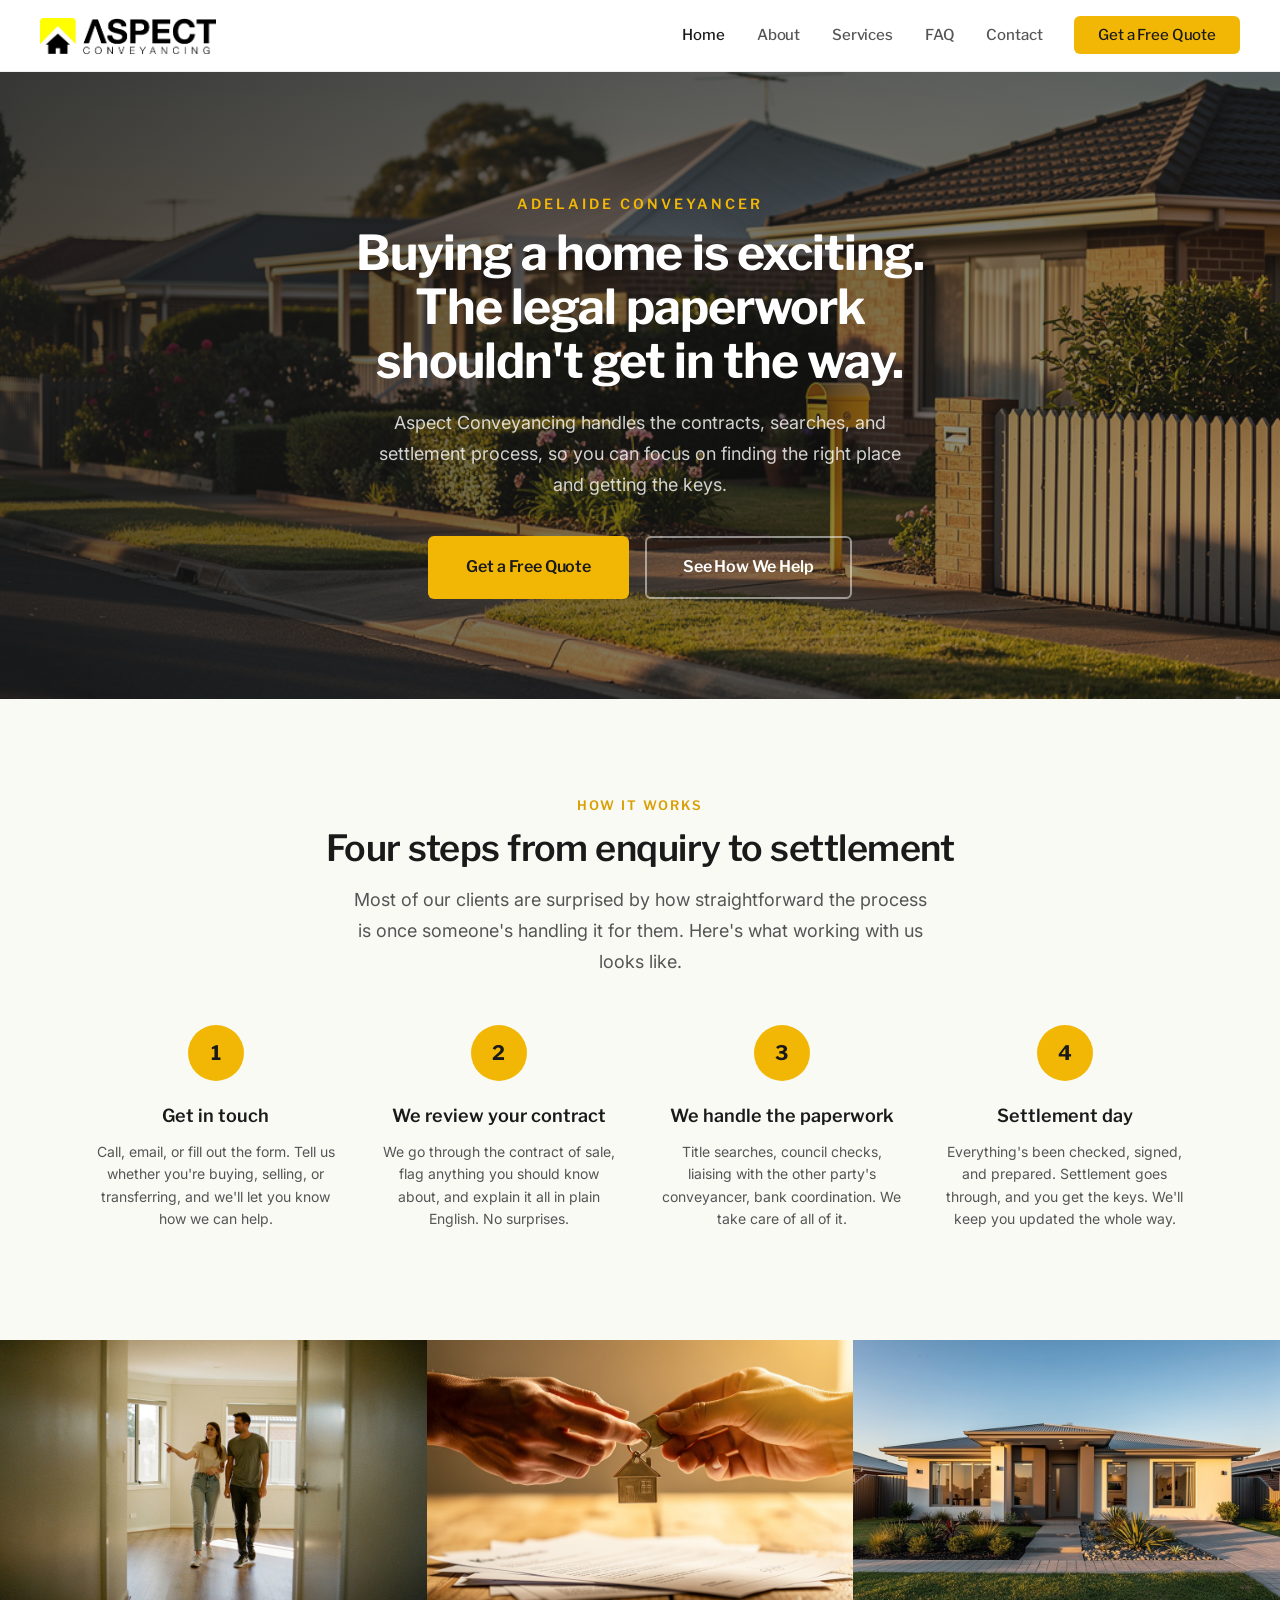
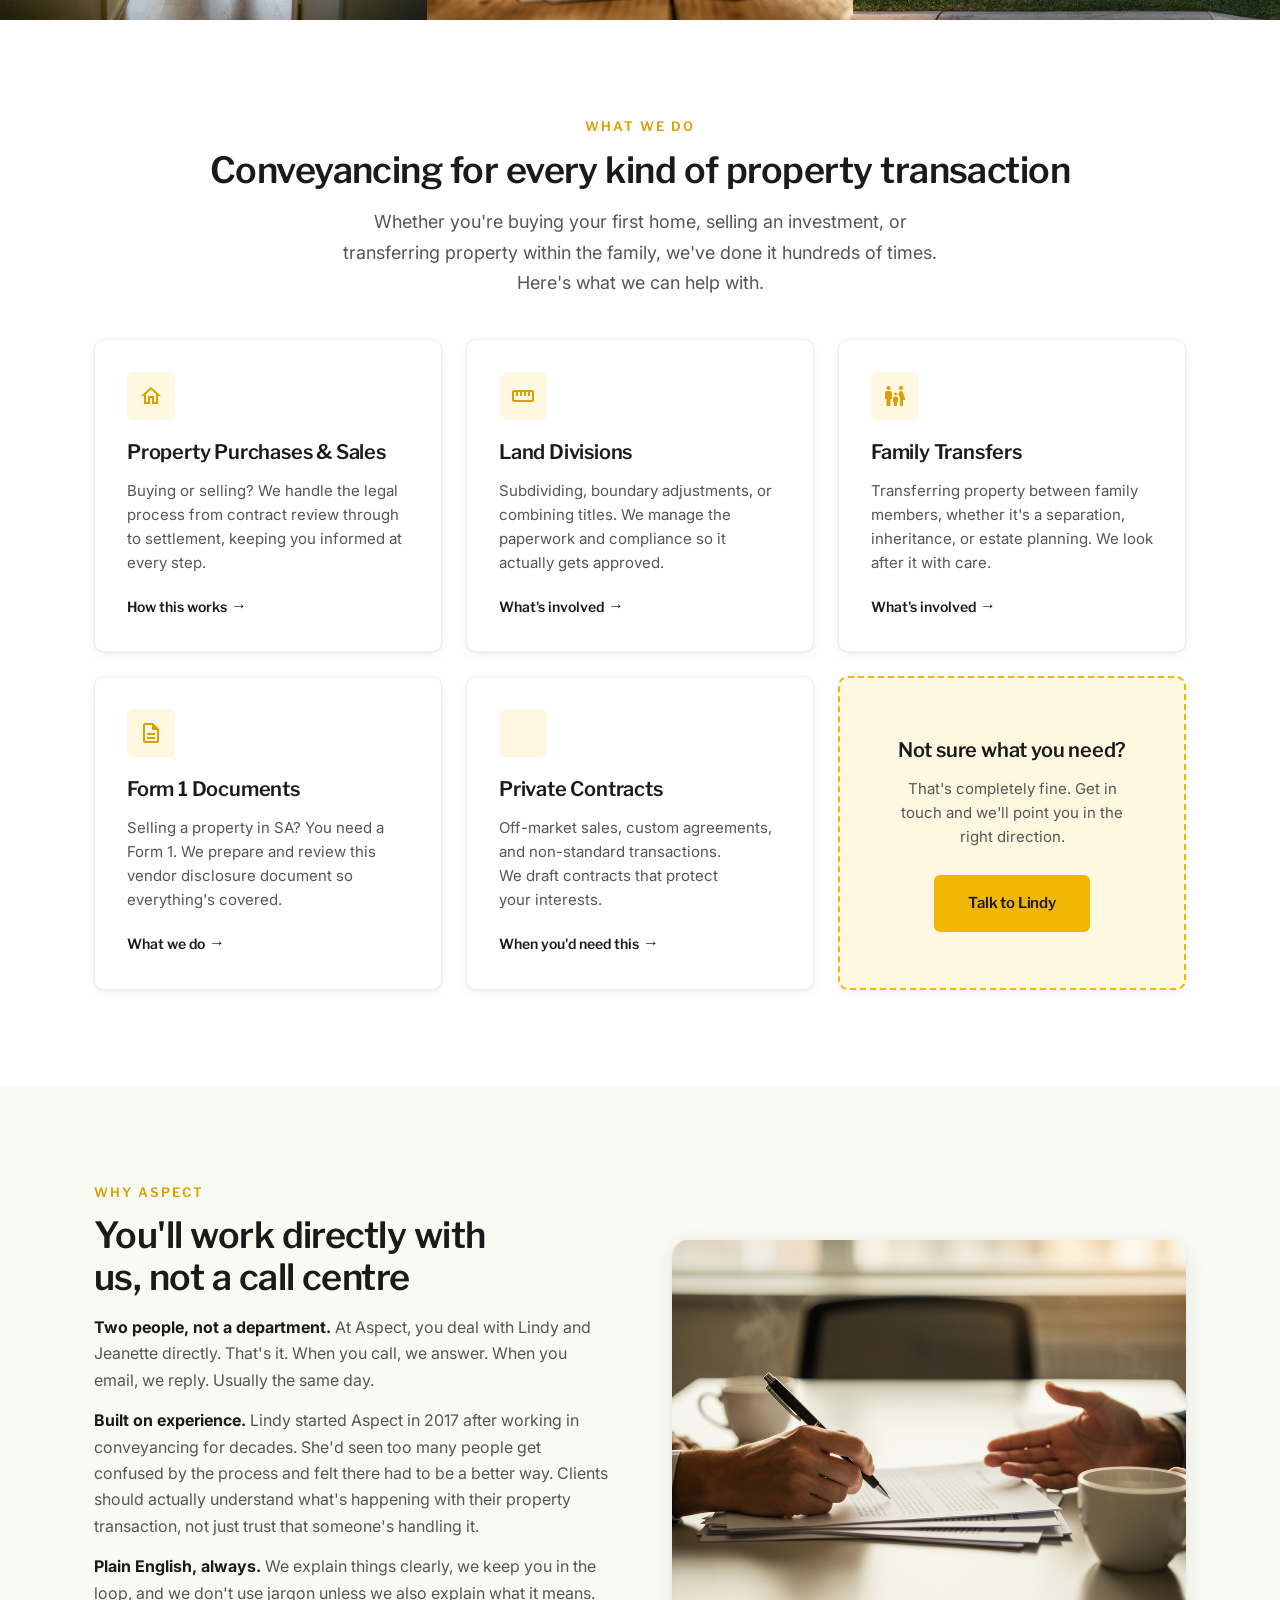
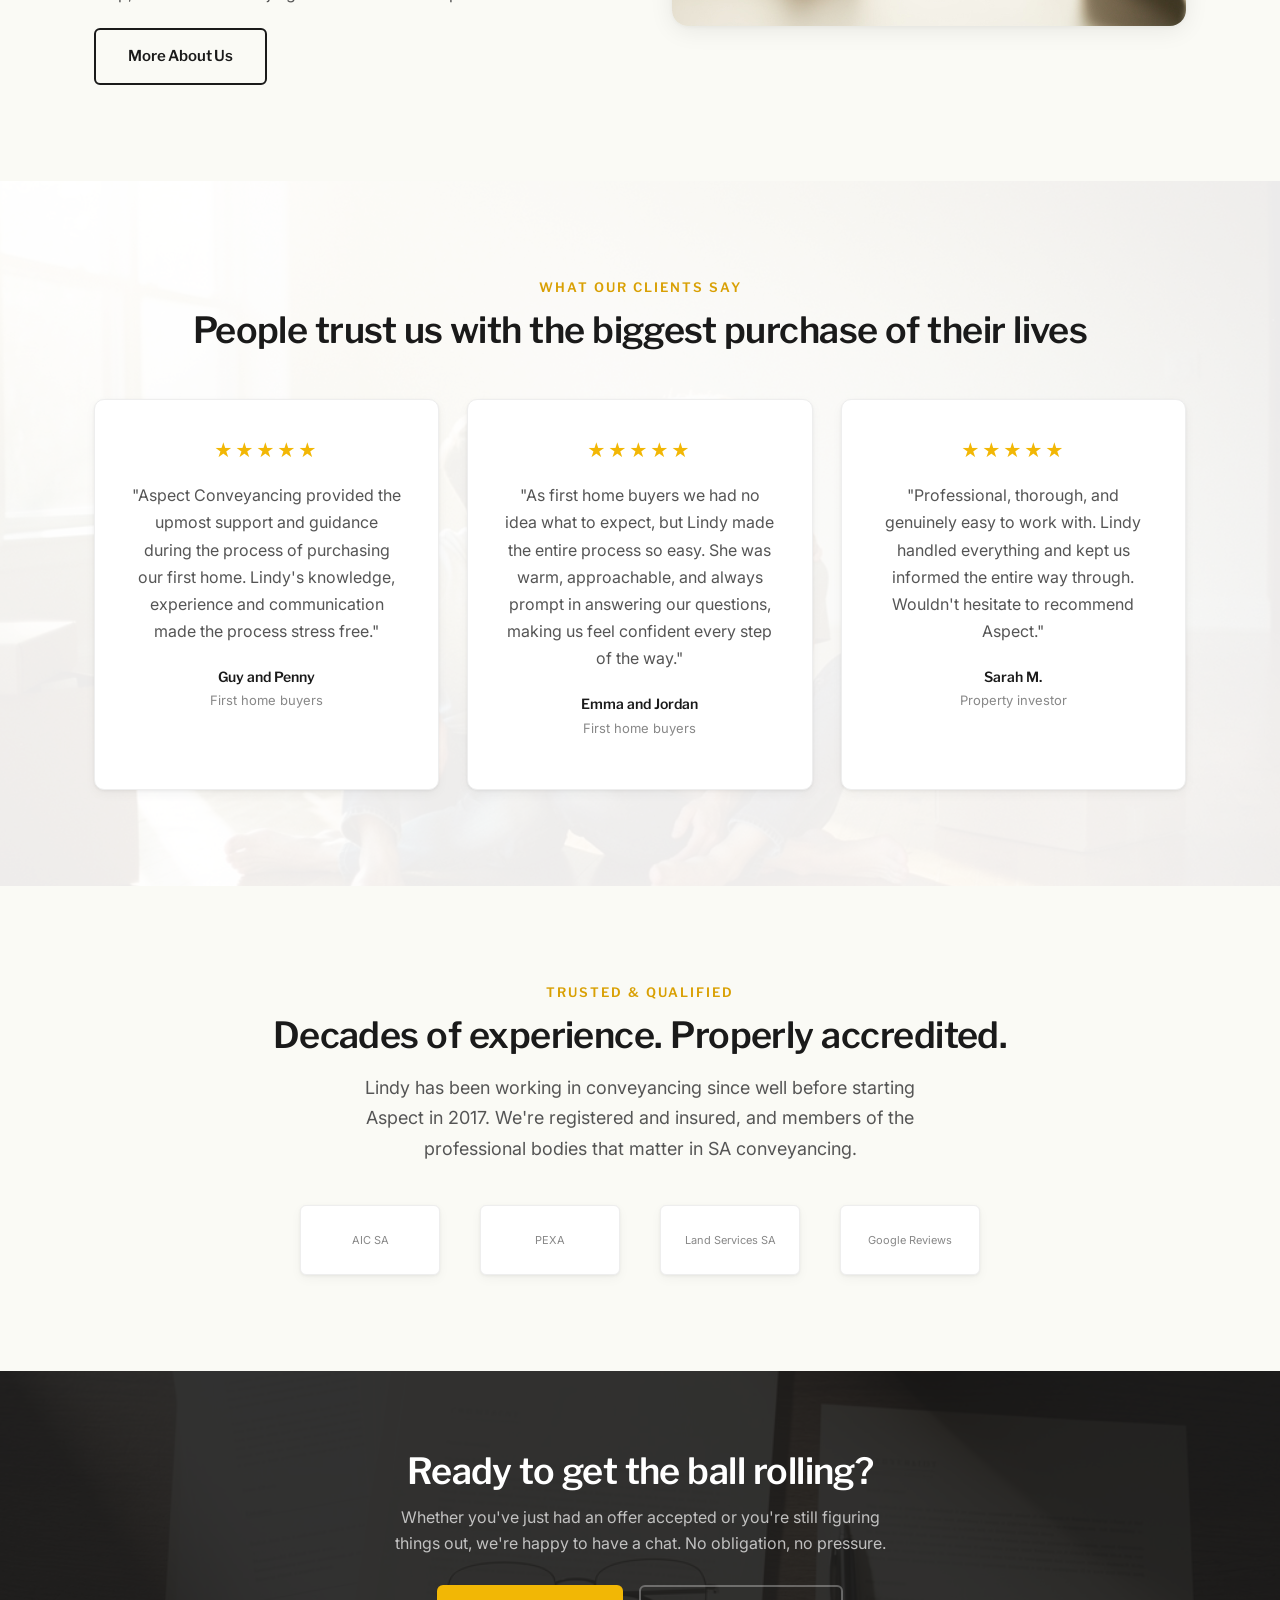
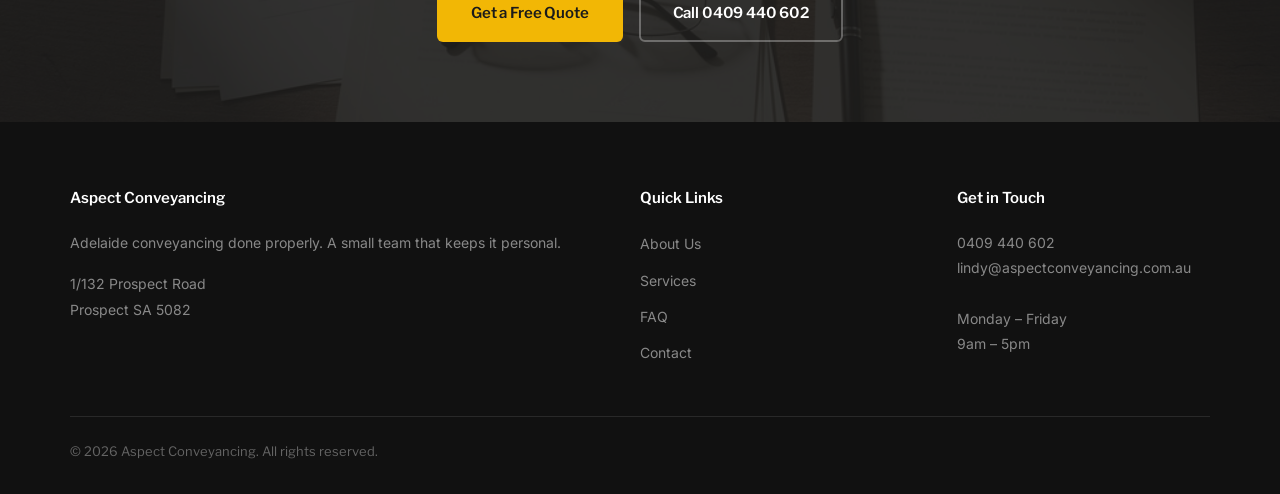
==== commit aaa48fde: "[aspect/website] Remove all TBC notes and Lindy review comments - feedback doc handles this now" ====
--- a/index.html
+++ b/index.html
@@ -84,7 +84,6 @@
     <div class="container text-center">
       <p class="section-label">What We Do</p>
       <h2>Conveyancing for every kind of property transaction</h2>
-      <p class="tbc">[TBC — Lindy, can you confirm these are the correct conveyancing services Aspect offers? Let us know if anything is missing or if we're describing them in the wrong way.]</p>
       <p class="section-subtitle" style="margin: 0 auto;">Whether you're buying your first home, selling an investment, or transferring property within the family, we've done it hundreds of times. Here's what we can help with.</p>
       <div class="card-grid" style="text-align: left;">
         <div class="card">
@@ -176,8 +175,8 @@
         </div>
         <div class="testimonial">
           <div class="testimonial-stars">★★★★★</div>
-          <blockquote><span class="tbc">[TBC — We need a third testimonial. Lindy, do you have another client review we could use here? Ideally from someone who isn't a first home buyer — an investor or family transfer client would give good variety.]</span></blockquote>
-          <p class="attribution">[Client name, TBC] <span>TBC</span></p>
+          <blockquote>"Professional, thorough, and genuinely easy to work with. Lindy handled everything and kept us informed the entire way through. Wouldn't hesitate to recommend Aspect."</blockquote>
+          <p class="attribution">Sarah M. <span>Property investor</span></p>
         </div>
       </div>
     </div>
@@ -190,10 +189,10 @@
       <h2>Decades of experience. Properly accredited.</h2>
       <p class="section-subtitle" style="margin: 0 auto;">Lindy has been working in conveyancing since well before starting Aspect in 2017. We're registered and insured, and members of the professional bodies that matter in SA conveyancing.</p>
       <div class="trust-logos">
-        <div class="trust-logo">[AIC SA logo — TBC]</div>
-        <div class="trust-logo">[PEXA logo — TBC]</div>
-        <div class="trust-logo">[Land Services SA logo — TBC]</div>
-        <div class="trust-logo">[Google Reviews — TBC]</div>
+        <div class="trust-logo">AIC SA</div>
+        <div class="trust-logo">PEXA</div>
+        <div class="trust-logo">Land Services SA</div>
+        <div class="trust-logo">Google Reviews</div>
       </div>
     </div>
   </section>
@@ -245,7 +244,6 @@
     </div>
     <div class="footer-bottom">
       <span>&copy; 2026 Aspect Conveyancing. All rights reserved.</span>
-      <span class="tbc">[TBC — Lindy, do you have any social media accounts you'd like us to link to here? Facebook, Instagram, etc.]</span>
     </div>
   </footer>
 
